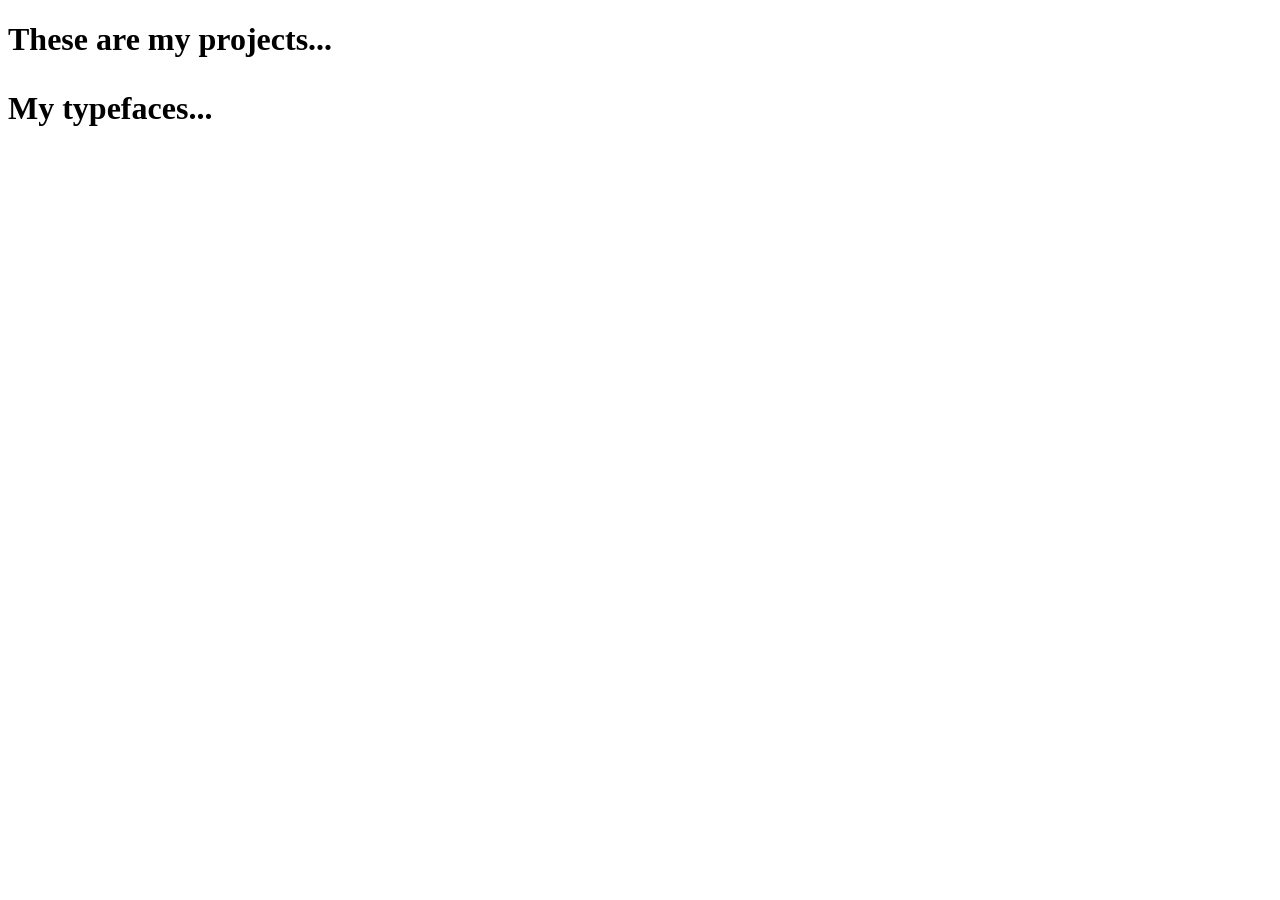
==== index.html @ 1a10bf73 "Add files via upload time as material code" ====
<!DOCTYPE html>
<html lang="en">

<head>
    <title>Time as Material</title>
    <link rel="stylesheet" href="./styles.css">

    <link rel="preconnect" href="https://fonts.googleapis.com">
    <link rel="preconnect" href="https://fonts.gstatic.com" crossorigin>
    <link href="https://fonts.googleapis.com/css2?family=BBH+Sans+Hegarty&display=swap" rel="stylesheet">

    <link rel="preconnect" href="https://fonts.googleapis.com">
    <link rel="preconnect" href="https://fonts.gstatic.com" crossorigin>
    <link href="https://fonts.googleapis.com/css2?family=Roboto+Slab:wght@100..900&display=swap" rel="stylesheet">
</head>

<body>

<h1 id="typewriter">These are my projects...</p>
<h1 id="typewriter2">My typefaces...</p>

</body>
---- styles.css ----
#typewriter h1{
overflow:hidden;
border-right: 0.7em solid rgb(222, 35, 172);
    white-space: nowrap;
    margin: 0 auto;
    letter-spacing: 0.50em;
    animation: 
    typing 3s steps(30, end),
    blink-caret .75s step-end infinite;
}

#typewriter2 h1{
    overflow:hidden;
    border-right: 0.7em solid rgb(250, 40, 142);
    white-space: nowrap;
    margin: 0 auto;
    letter-spacing: 0.50em;
    animation: 
    typing 3s steps(30, end),
    blink-caret .75s step-end infinite;
}

@keyframes typing {
    from {width:0}
    to {width:100%}
}

@keyframes blink-caret {
  from, to { border-color: transparent }
  50% { border-color: orange; }
}
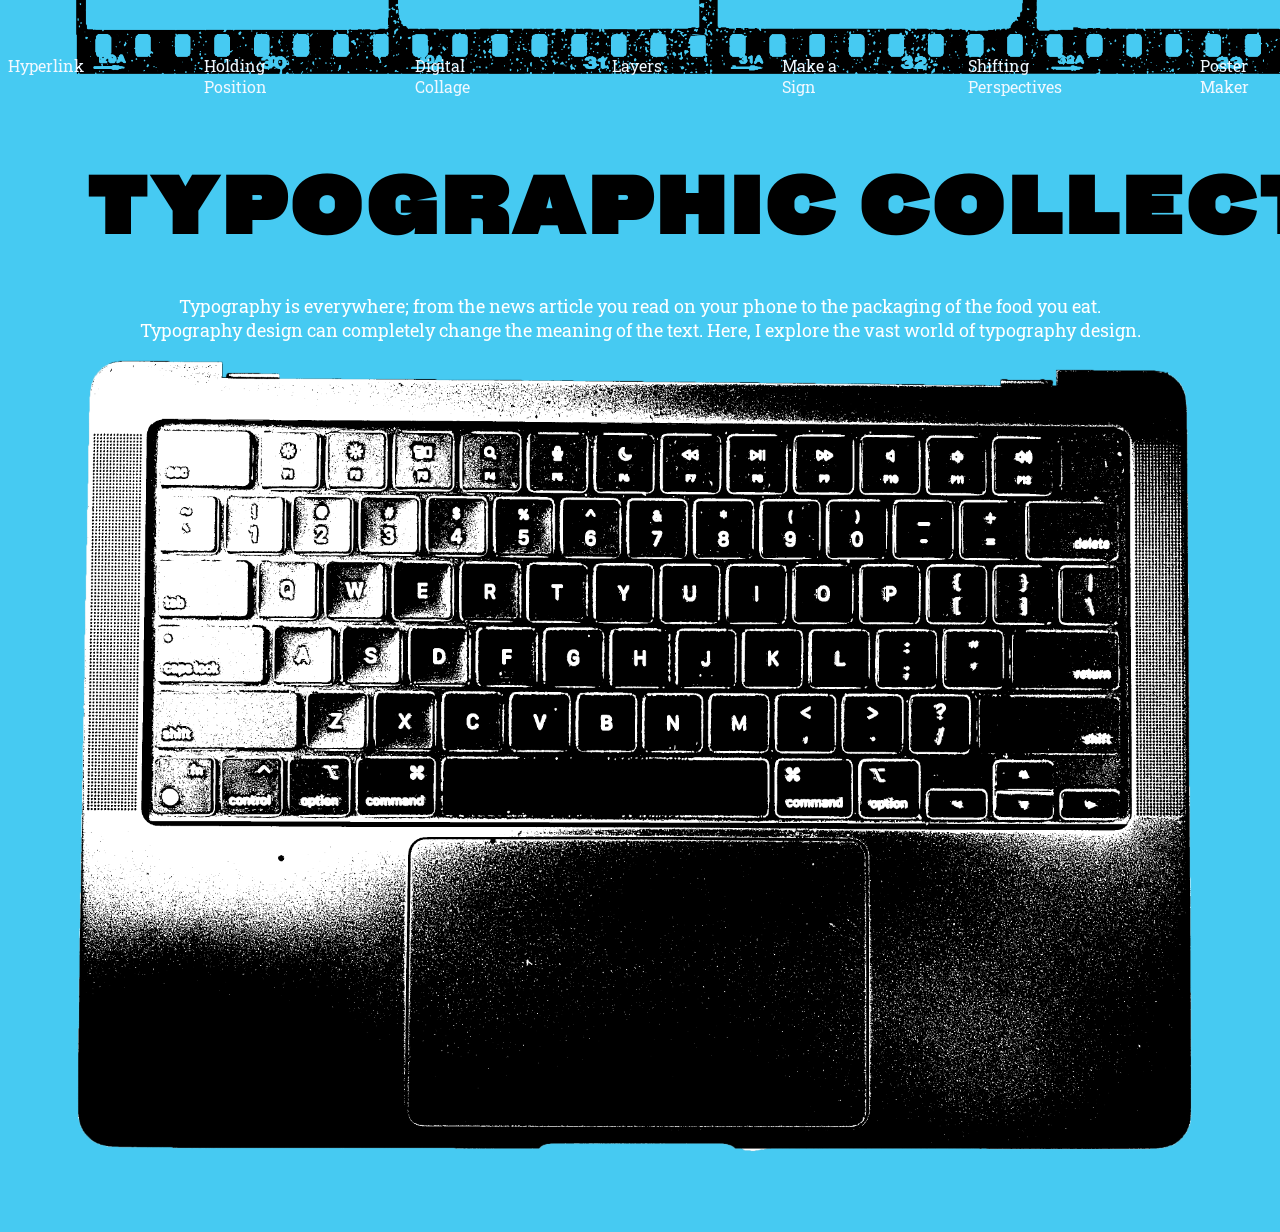
==== commit d8157a92: "Add files via upload homepage" ====
--- a/index.html
+++ b/index.html
@@ -2,7 +2,7 @@
 <html lang="en">
 
 <head>
-    <title>Time as Material</title>
+    <title>Harmonic Collection</title>
     <link rel="stylesheet" href="./styles.css">
 
     <link rel="preconnect" href="https://fonts.googleapis.com">
@@ -15,8 +15,30 @@
 </head>
 
 <body>
+    <div class="project-tabs">
+        <a href="./hyperlink-project/index.html">Hyperlink</a>
+        <a href="./holding-position/index.html">Holding Position</a>
+        <a href="./digital-collage/index.html">Digital Collage</a>
+        <a href="./layers-project/index.html">Layers</a>
+        <a href="./interactive-storytelling/index.html">Make a Sign</a>
+        <a href="./shifting-perspectives/index.html">Shifting Perspectives</a>
+        <a href="./web-to-print/index.html">Poster Maker</a>
+    </div>
 
-<h1 id="typewriter">These are my projects...</p>
-<h1 id="typewriter2">My typefaces...</p>
+    <div id="film-strip">
+        <img src="./assets/film-strip-header.png" alt text="film strip image" width="1600px" ;>
+    </div>
 
-</body>+    <h1 class="typewriter">TYPOGRAPHIC COLLECTIONS</h1>
+    <p class="secondarytext">Typography is everywhere; from the news article you read on your phone to the packaging of
+        the food you eat. Typography design can completely change the meaning of the text. Here, I explore the vast
+        world of typography design.</p>
+
+    <div id="keyboard-graphic">
+        <img src="./assets/keyboard-graphic.png" alt text="grainy designed image of a keyboard" height="2000px">
+    </div>
+    <script src="./main.js"></script>
+</body>
+
+
+</html>
--- a/styles.css
+++ b/styles.css
@@ -1,31 +1,120 @@
-#typewriter h1{
-overflow:hidden;
-border-right: 0.7em solid rgb(222, 35, 172);
-    white-space: nowrap;
-    margin: 0 auto;
-    letter-spacing: 0.50em;
-    animation: 
-    typing 3s steps(30, end),
+body{
+    background-color:#46caf2;
+    font-family: "Roboto Slab", serif;
+}
+
+/*This is my code for Project 7: Toggle. From here:*/
+
+body.dark-mode{
+    background-color:#40180B;
+    color:#46caf2;
+}
+body.dark-mode #film-strip img{
+    filter: invert(1);
+}
+
+
+h1.dark-mode{
+    color:#B4E61E;
+}
+
+/*To here*/
+
+/*h1{
+    font-family: "BBH Sans Hegarty", sans-serif;
+    text-align:center;
+    color:#000000;
+    font-size:80px;
+    width:100%;
+}*/
+
+.secondarytext{
+    font-size: 18px;
+    text-align:center;
+    /*border:3px solid #ffffff;
+    padding:10px;
+    */
+    width:80%;
+    margin:0 auto;
+    margin-top:-40px;
+    color:#ffffff;
+
+}
+
+.project-tabs{
+    display: flex;
+    gap:120px;
+    justify-content: center;
+    margin-top: 40px;
+    position:relative;
+    top:15px;
+    font-size:12px;
+}
+
+a:link, a:visited{
+    font-size: 16px;
+    text-decoration: none;
+    color:aliceblue;
+}
+
+#keyboard-graphic{
+    display: block;
+    width:100%;
+    text-align:center;
+    margin:0 auto;
+    margin-top:-70px;
+}
+#keyboard-graphic img{
+    width:100%;
+    height:auto;
+}
+
+#film-strip{
+    display: block;
+    width:90%;
+    text-align:center;
+    margin:0 auto;
+    margin-top: -300px;
+    margin-bottom:60px;
+}
+
+h1 {
+  overflow: hidden;
+  border-right: .15em solid rgb(255, 255, 255);
+  white-space: nowrap;
+  margin: 0 auto;
+  letter-spacing: .08em;
+    font-family: "BBH Sans Hegarty", sans-serif;
+    text-align:center;
+    color:#000000;
+    font-size:80px;
+    margin:80px;
+    width:100%;
+    text-align:center;
+  animation: 
+    typing 3.5s steps(40, end),
     blink-caret .75s step-end infinite;
 }
 
-#typewriter2 h1{
-    overflow:hidden;
-    border-right: 0.7em solid rgb(250, 40, 142);
-    white-space: nowrap;
-    margin: 0 auto;
-    letter-spacing: 0.50em;
-    animation: 
-    typing 3s steps(30, end),
-    blink-caret .75s step-end infinite;
+
+@keyframes typing {
+  from { width: 0 }
+  to { width: 100% }
 }
 
-@keyframes typing {
-    from {width:0}
-    to {width:100%}
-}
 
 @keyframes blink-caret {
   from, to { border-color: transparent }
-  50% { border-color: orange; }
-}+  50% { border-color: rgb(255, 255, 255); }
+}
+
+/*@media (max-width:760px){
+
+
+    .mobile{
+        display: inline;
+    }
+
+    .desktop{
+        display:none;
+    }*/
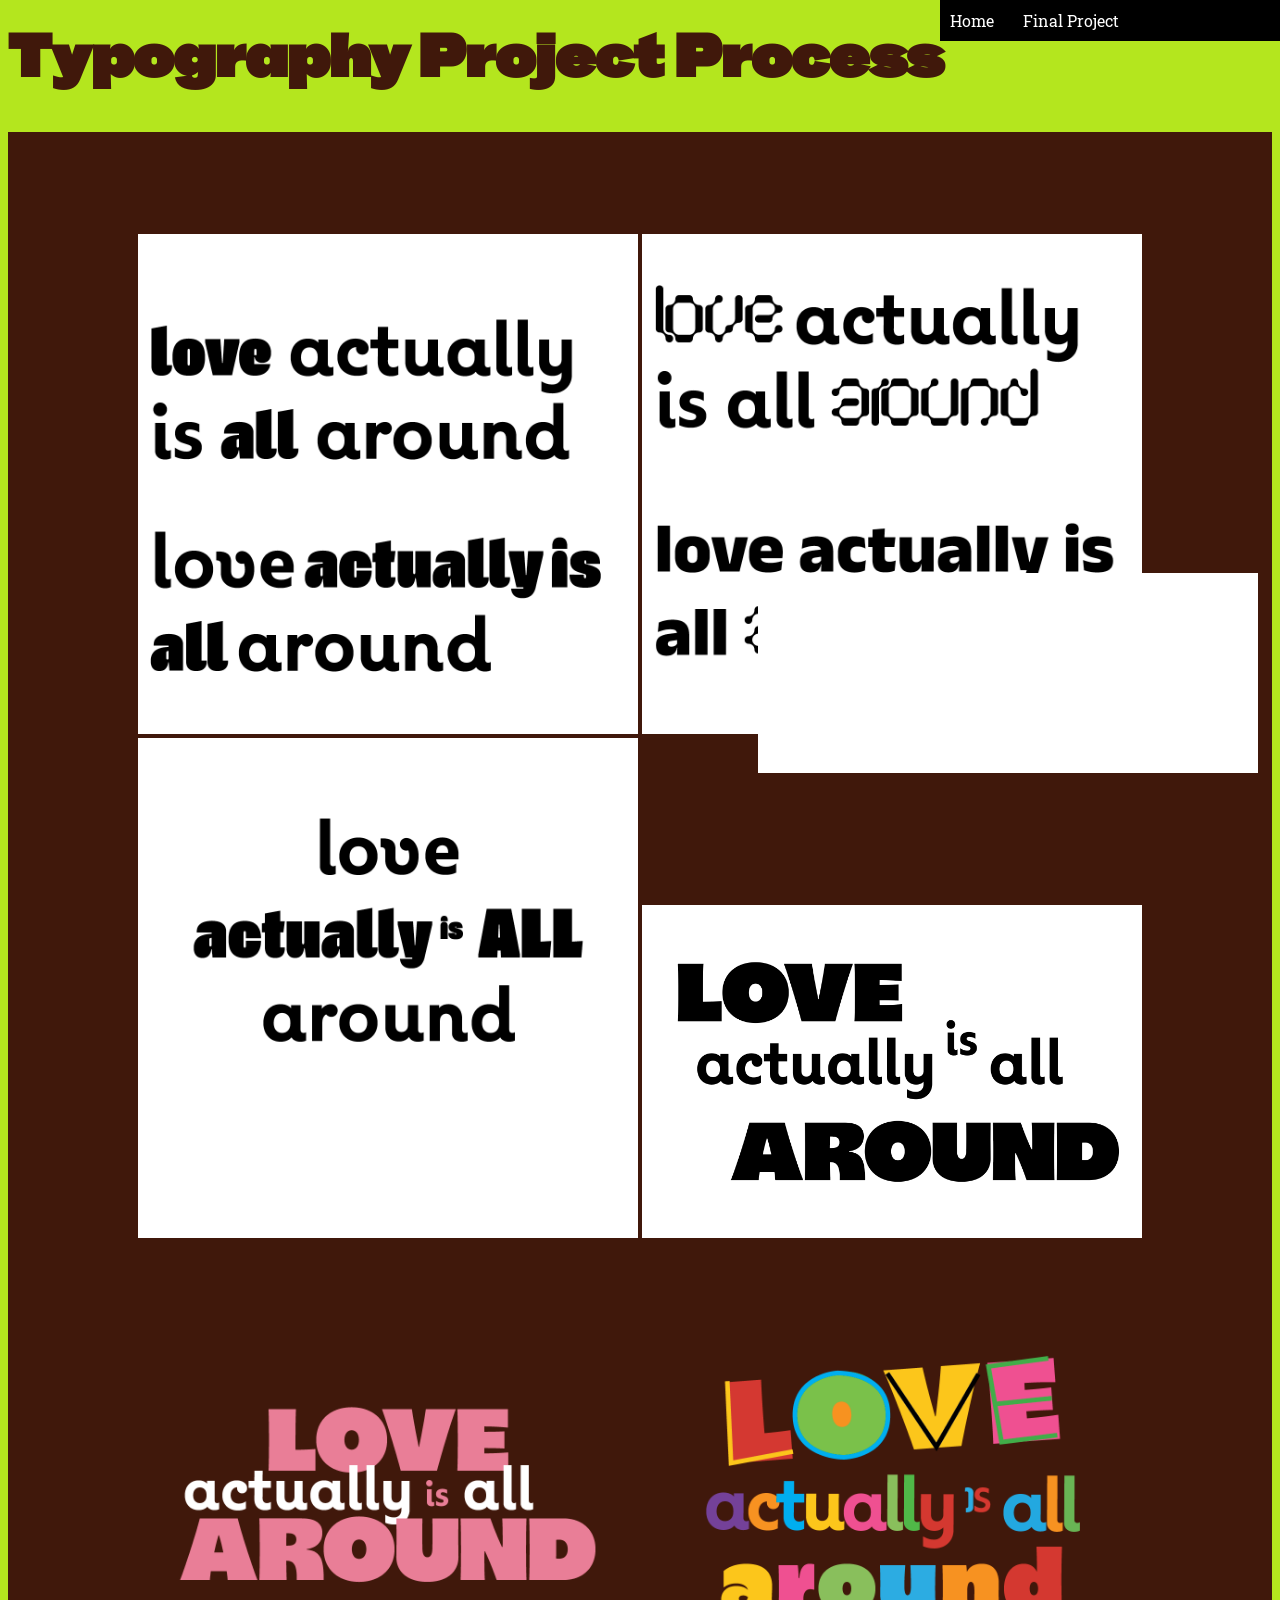
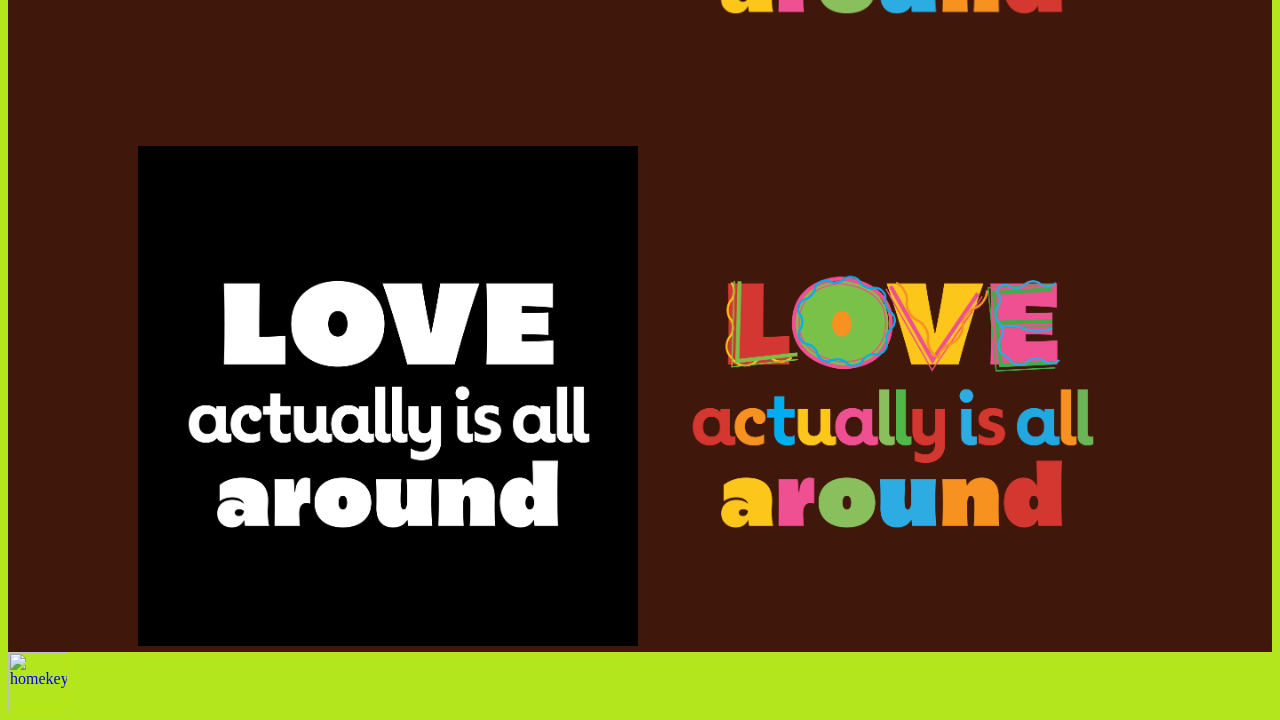
==== commit bc292f7d: "Add files via upload holding position code" ====
--- a/index.html
+++ b/index.html
@@ -1,44 +1,40 @@
-<!DOCTYPE html>
-<html lang="en">
+<html>
 
-<head>
-    <title>Harmonic Collection</title>
-    <link rel="stylesheet" href="./styles.css">
+    <head>
+        <link rel="stylesheet" href="mantramerch.css">
+        <title>Typography Project Process</title>
 
-    <link rel="preconnect" href="https://fonts.googleapis.com">
-    <link rel="preconnect" href="https://fonts.gstatic.com" crossorigin>
-    <link href="https://fonts.googleapis.com/css2?family=BBH+Sans+Hegarty&display=swap" rel="stylesheet">
+        <link rel="preconnect" href="https://fonts.googleapis.com">
+        <link rel="preconnect" href="https://fonts.gstatic.com" crossorigin>
+        <link href="https://fonts.googleapis.com/css2?family=BBH+Sans+Hegarty&display=swap" rel="stylesheet">
 
-    <link rel="preconnect" href="https://fonts.googleapis.com">
-    <link rel="preconnect" href="https://fonts.gstatic.com" crossorigin>
-    <link href="https://fonts.googleapis.com/css2?family=Roboto+Slab:wght@100..900&display=swap" rel="stylesheet">
-</head>
-
-<body>
-    <div class="project-tabs">
-        <a href="./hyperlink-project/index.html">Hyperlink</a>
-        <a href="./holding-position/index.html">Holding Position</a>
-        <a href="./digital-collage/index.html">Digital Collage</a>
-        <a href="./layers-project/index.html">Layers</a>
-        <a href="./interactive-storytelling/index.html">Make a Sign</a>
-        <a href="./shifting-perspectives/index.html">Shifting Perspectives</a>
-        <a href="./web-to-print/index.html">Poster Maker</a>
-    </div>
-
-    <div id="film-strip">
-        <img src="./assets/film-strip-header.png" alt text="film strip image" width="1600px" ;>
-    </div>
-
-    <h1 class="typewriter">TYPOGRAPHIC COLLECTIONS</h1>
-    <p class="secondarytext">Typography is everywhere; from the news article you read on your phone to the packaging of
-        the food you eat. Typography design can completely change the meaning of the text. Here, I explore the vast
-        world of typography design.</p>
-
-    <div id="keyboard-graphic">
-        <img src="./assets/keyboard-graphic.png" alt text="grainy designed image of a keyboard" height="2000px">
-    </div>
-    <script src="./main.js"></script>
-</body>
+        <link rel="preconnect" href="https://fonts.googleapis.com">
+        <link rel="preconnect" href="https://fonts.gstatic.com" crossorigin>
+        <link href="https://fonts.googleapis.com/css2?family=Roboto+Slab:wght@100..900&display=swap" rel="stylesheet">
+    </head>
 
 
+    <body>
+
+    <nav>
+        <a href="./index.html">Home</a>
+        <a href="./finalproject.html">Final Project</a>
+    </nav>
+
+        <h1>Typography Project Process</h1>
+
+        <div class="imagecontainer">
+            <img src="MantraMerchDraft1.png" alt text="Draft 1">
+            <img src="MantraMerchDraft2.png" alt text="Draft 2">
+            <img src="MantraMerchDraft3.png" alt text="Draft 3">
+            <img src="stacktextdraft.png" alt text="stackedtextdraft">
+            <div class="whitebox"></div>
+            <img src="pinkandwhitetext.png" alt text="pinkandwhitetext">
+            <img src="firstcolordraft.png" alt text="firstcolordraft">
+            <img src="finalbwtext.png" alt text="finalbwtext">
+            <img src="finalcolortext.png" alt text="finalcolortext">
+        </div>
+        
+     <a href="../index.html"><img src="../assets/home-key.png" alt="homekey" style="width:60px"> </a>
+    </body>
 </html>
--- a/mantramerch.css
+++ b/mantramerch.css
@@ -0,0 +1,78 @@
+img{
+    width:500px;
+    order:1;
+}
+
+.imagecontainer{
+    text-align: center;
+    border: 2px solid #40180B;
+    background-color:#40180B;
+    padding-top:100px;
+}
+
+body{
+    background-color:#B4E61E;
+}
+
+.whitebox{
+    background-color:white;
+    width:500px;
+    height:200px;
+    position:absolute;
+    top:573px;
+    left:758px;
+    order:2;
+}
+
+nav{
+    background-color:#000000;
+    font-family: "Roboto Slab", serif;
+    color:white;
+    padding:10px;
+    width:25%;
+    position:fixed;
+    z-index:9;
+    top:0;
+    right:0;
+    margin-right:0;
+}
+
+nav a{
+    margin-right:25px;
+    color:white;
+    text-decoration:none;
+    font-family: "Roboto Slab", serif;
+}
+
+h1{
+    font-family: "BBH Sans Hegarty", sans-serif;
+    font-size: 60px;
+    text-decoration:bold;
+    color:#40180B;
+    margin-top:20px;
+}
+
+.projgallery{
+    text-align:center;
+}
+
+#header-2{
+    font-family: "BBH Sans Hegarty", sans-serif;
+    font-size: 60px;
+    text-decoration:bold;
+    color:#40180B;
+    margin-top:20px;
+}
+
+#nav-bar-2{
+    background-color:#000000;
+    font-family: "Roboto Slab", serif;
+    color:white;
+    padding:10px;
+    width:25%;
+    position:fixed;
+    z-index:9;
+    top:0;
+    right:0;
+    margin-right:0;
+}
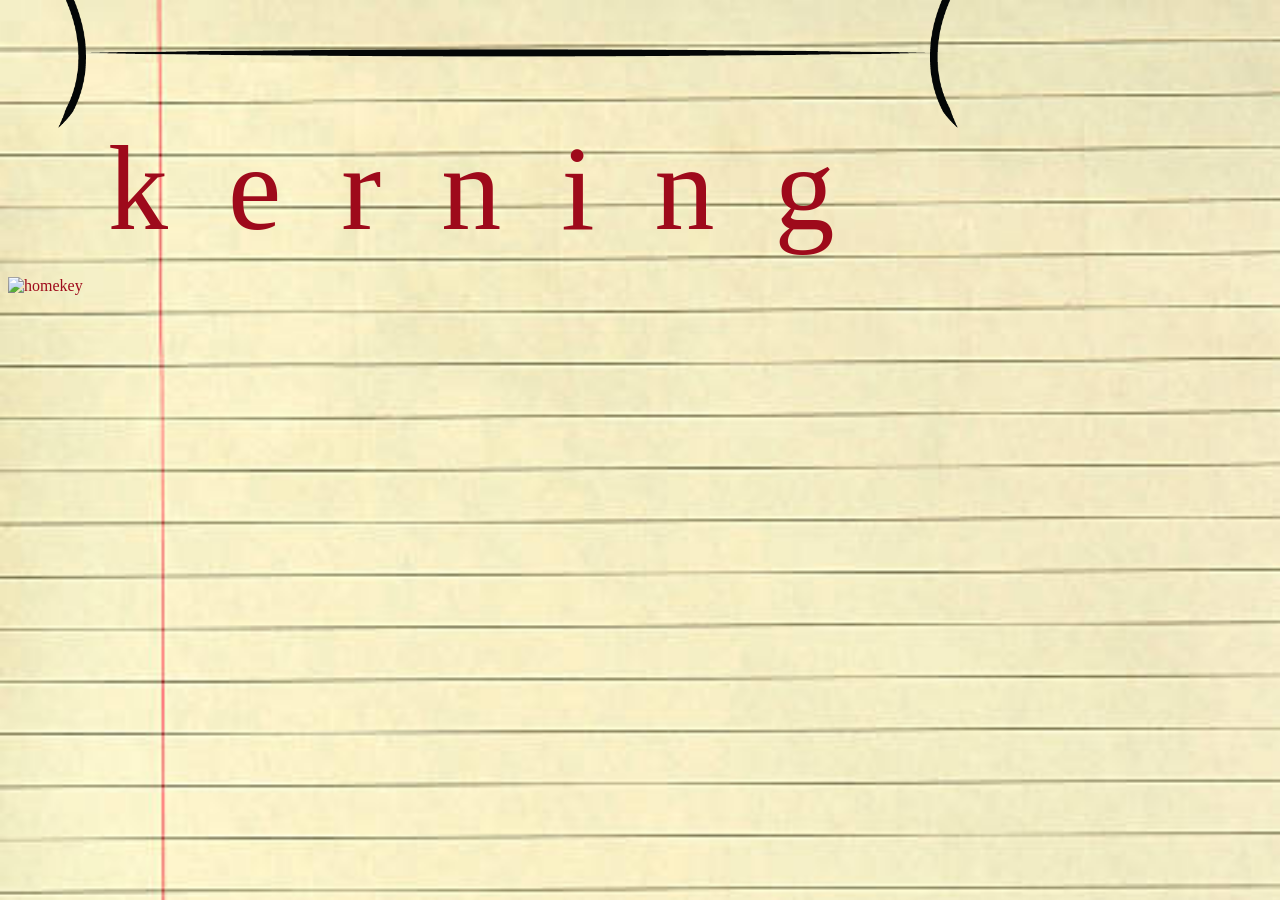
==== commit bf77647b: "Add files via upload hyperlink project code and assets" ====
--- a/index.html
+++ b/index.html
@@ -1,40 +1,19 @@
-<html>
+<!DOCTYPE html>
+<html lang="en">
 
-    <head>
-        <link rel="stylesheet" href="mantramerch.css">
-        <title>Typography Project Process</title>
+<head>
+    <link rel="stylesheet" href="./styles.css">
+</head>
 
-        <link rel="preconnect" href="https://fonts.googleapis.com">
-        <link rel="preconnect" href="https://fonts.gstatic.com" crossorigin>
-        <link href="https://fonts.googleapis.com/css2?family=BBH+Sans+Hegarty&display=swap" rel="stylesheet">
+<body>
+    <p class="georgia">
+        <span class="kern-a"><a href="./crafts.html">kerning</a></span>
+    <p class="kerningline">
+        <img src="kerningline.png" alt="kerningline" style="width:900px; height:150px">
+    </p>
+    </p>
 
-        <link rel="preconnect" href="https://fonts.googleapis.com">
-        <link rel="preconnect" href="https://fonts.gstatic.com" crossorigin>
-        <link href="https://fonts.googleapis.com/css2?family=Roboto+Slab:wght@100..900&display=swap" rel="stylesheet">
-    </head>
+    <a href="../index.html"><img src="../assets/home-key.png" alt="homekey" style="width:60px"> </a>
+</body>
 
-
-    <body>
-
-    <nav>
-        <a href="./index.html">Home</a>
-        <a href="./finalproject.html">Final Project</a>
-    </nav>
-
-        <h1>Typography Project Process</h1>
-
-        <div class="imagecontainer">
-            <img src="MantraMerchDraft1.png" alt text="Draft 1">
-            <img src="MantraMerchDraft2.png" alt text="Draft 2">
-            <img src="MantraMerchDraft3.png" alt text="Draft 3">
-            <img src="stacktextdraft.png" alt text="stackedtextdraft">
-            <div class="whitebox"></div>
-            <img src="pinkandwhitetext.png" alt text="pinkandwhitetext">
-            <img src="firstcolordraft.png" alt text="firstcolordraft">
-            <img src="finalbwtext.png" alt text="finalbwtext">
-            <img src="finalcolortext.png" alt text="finalcolortext">
-        </div>
-        
-     <a href="../index.html"><img src="../assets/home-key.png" alt="homekey" style="width:60px"> </a>
-    </body>
 </html>
--- a/styles.css
+++ b/styles.css
@@ -0,0 +1,125 @@
+body {
+    background-color: #FFEDD6;
+    background-image: url('notebookpaper.jpg');
+    background-size: cover;
+}
+
+.kerningline{
+    float:bottom;
+    margin-left:50px;
+    margin-top:-400px;
+}
+
+p{
+    font-size:120px;
+    color:#9E0A1B;
+    font-family:fantasy;
+}
+
+a, a:visited{
+    color:#9E0A1B
+}
+
+.kern-a{
+    letter-spacing: 0.5em;
+    font-family:Cambria, Cochin, Georgia, Times, 'Times New Roman', serif;
+    margin:100px;
+}
+
+a{
+    text-decoration: none;
+}
+
+.second{
+    color:blue;
+    background: white;
+    margin: 50px;
+    padding: 20px;
+    border: 5px solid blue;
+    border-radius: 25px;
+}
+
+a:hover{
+    color:black;
+}
+
+.crafts{
+    margin: 260px;
+    margin-left: 1000px;;
+}
+
+.beauty{
+    margin: 385px;
+    margin-left: 1000px;
+}
+
+.topleftthe{
+    color:black;
+    margin:-55px;
+    margin-left:300px;
+}
+
+.poetry{
+    margin:-400px;
+    margin-left:1000px;
+}
+
+.poetrycolor{
+    color:black;
+    text-decoration:bold;
+}
+
+.leftof{
+    color:black;
+    margin:400px;
+    margin-right:400px;
+}
+
+.white{
+    color:black;
+    margin:-900px;
+    margin-left:1000px;
+}
+
+.space{
+    color:black;
+    margin: 675px;
+    text-align:center;
+}
+
+.ink{
+    margin-left:400px;
+    margin-top:200px;
+    color:black;
+}
+
+.penimg{
+    float:right;
+    width:900px;
+    margin-top:-600px;
+}
+
+.and{
+    text-align:center;
+    margin-top:200px;
+}
+
+.paper{
+    margin-left:900px;
+    margin-top:200px;
+}
+
+.paperimg{
+    float:right;
+    margin-right:150px;
+    margin-top:-650px;
+}
+
+.play{
+    margin-left:1000px;
+    margin-top:500px;
+}
+
+.black-cursive{
+    color:black;
+}
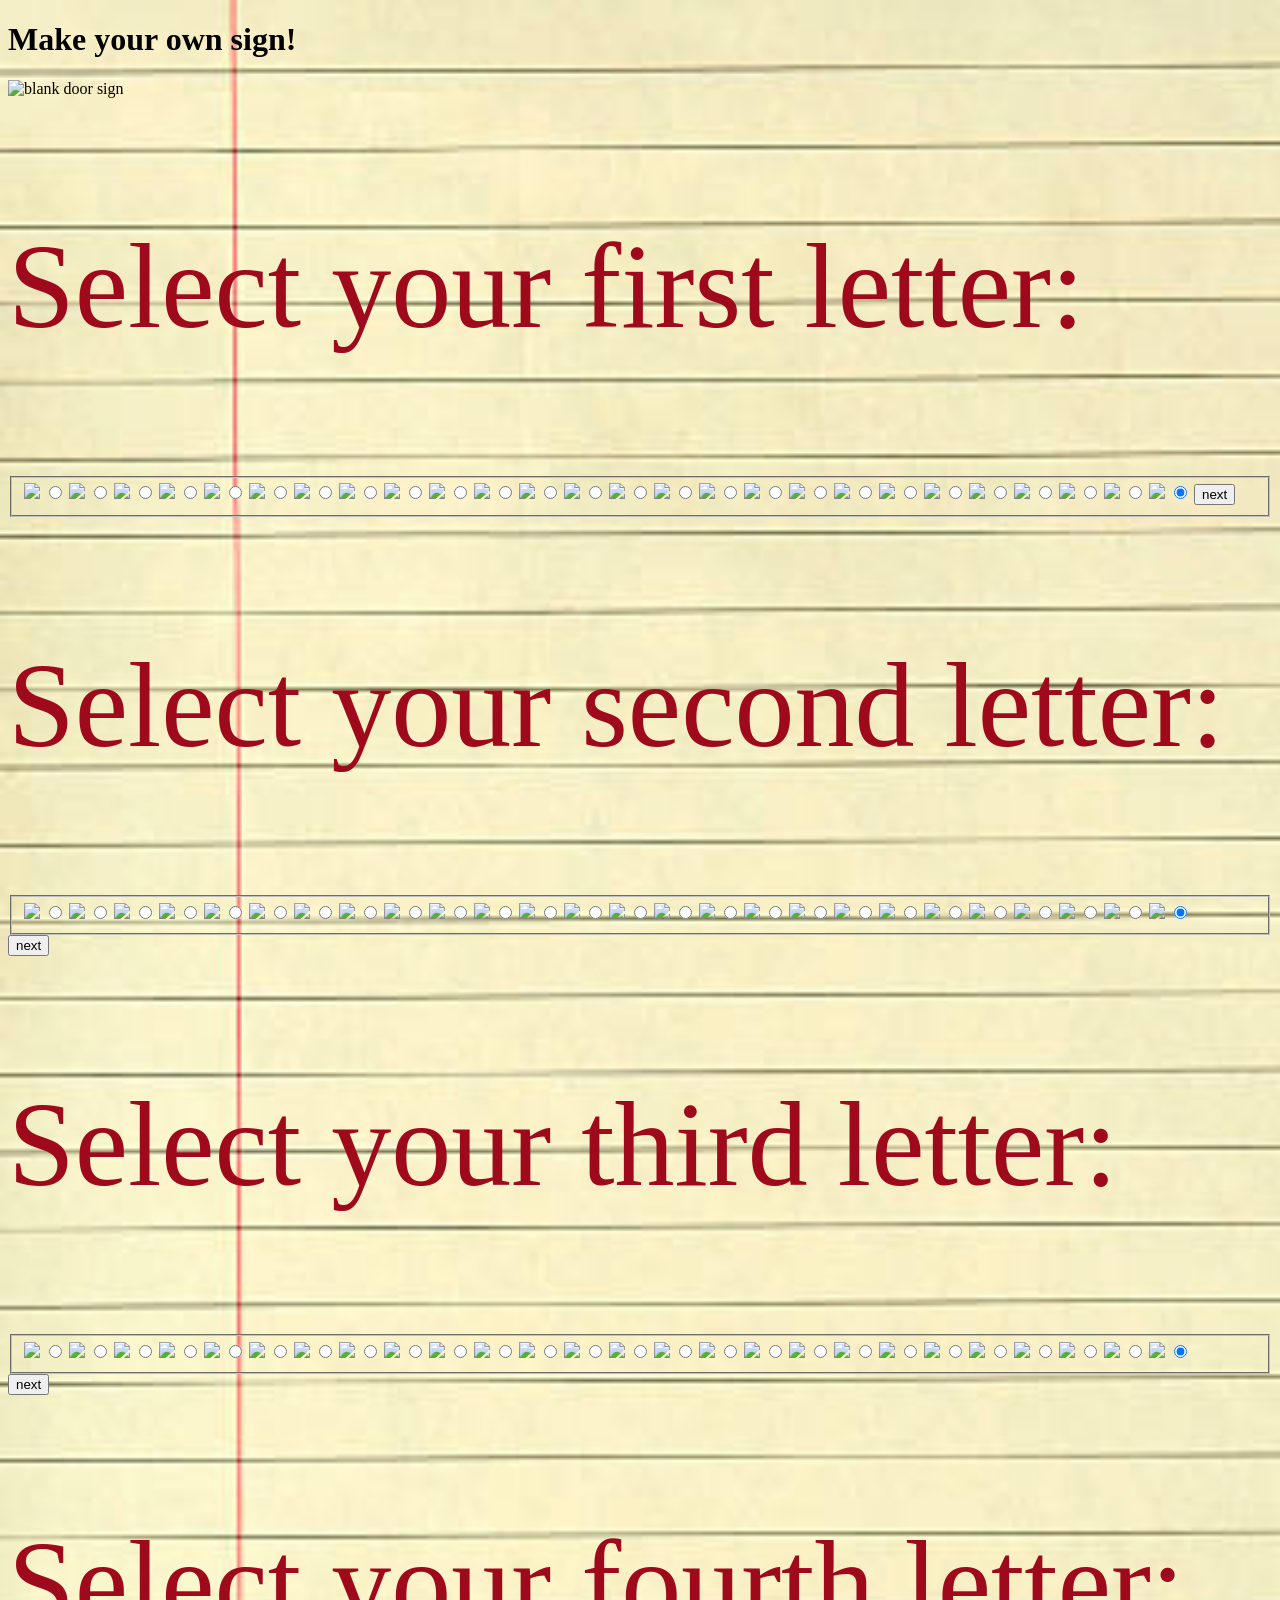
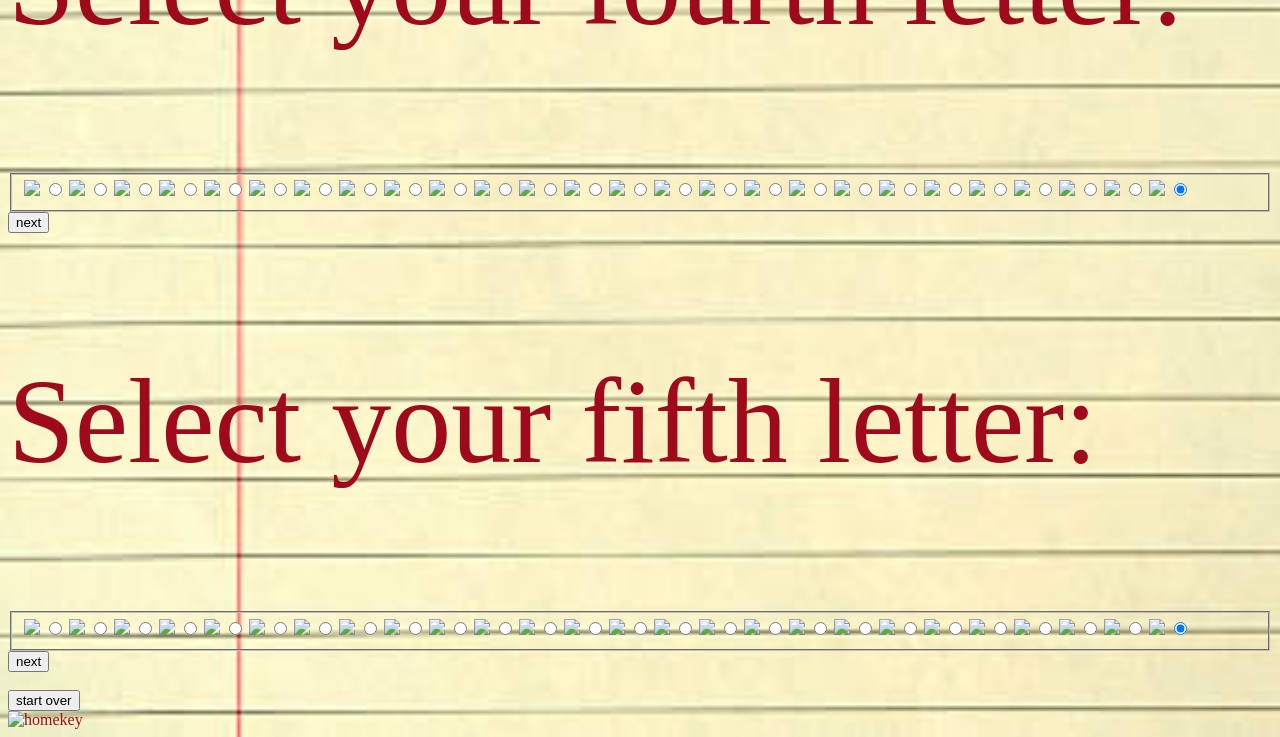
==== commit 353f81e9: "Add files via upload ineractive storytelling code" ====
--- a/index.html
+++ b/index.html
@@ -1,19 +1,473 @@
 <!DOCTYPE html>
 <html lang="en">
-
 <head>
+    <meta charset="UTF-8">
+    <meta name="viewport" content="width=device-width, initial-scale=1.0">
+    <title>Making Your Sign</title>
+
     <link rel="stylesheet" href="./styles.css">
+
+    <link rel="preconnect" href="https://fonts.googleapis.com">
+    <link rel="preconnect" href="https://fonts.gstatic.com" crossorigin>
+    <link href="https://fonts.googleapis.com/css2?family=BBH+Sans+Hegarty&display=swap" rel="stylesheet">
+
+    <link rel="preconnect" href="https://fonts.googleapis.com">
+    <link rel="preconnect" href="https://fonts.gstatic.com" crossorigin>
+    <link href="https://fonts.googleapis.com/css2?family=Roboto+Slab:wght@100..900&display=swap" rel="stylesheet">
+
 </head>
-
 <body>
-    <p class="georgia">
-        <span class="kern-a"><a href="./crafts.html">kerning</a></span>
-    <p class="kerningline">
-        <img src="kerningline.png" alt="kerningline" style="width:900px; height:150px">
-    </p>
-    </p>
-
-    <a href="../index.html"><img src="../assets/home-key.png" alt="homekey" style="width:60px"> </a>
+   
+<h1>Make your own sign!</h1>
+<img id = door-sign-template src = "./assets/door-sign-2.png" alt="blank door sign">
+<div class="blank sign">
+        
+</div>
+
+<div class="letterpanelshow" id="first-selection">
+        <p>Select your first letter:</p>
+        <fieldset>
+            <label for="opt1"><img src="./assets/s-is.png"></label>
+            <input type="radio" id="opt1" name="first-selection" value="./assets/s-is.png" checked />
+
+            <label for="opt2"><img src="./assets/h-is.png"></label>
+            <input type="radio" id="opt2" name="first-selection" value="./assets/h-is.png" checked />
+
+            <label for="opt3"><img src="./assets/a-is.png"></label>
+            <input type="radio" id="opt3" name="first-selection" value="./assets/a-is.png" checked />
+
+            <label for="opt4"><img src="./assets/u-is.png"></label>
+            <input type="radio" id="opt4" name="first-selection" value="./assets/u-is.png" checked />
+
+            <label for="opt5"><img src="./assets/g-is.png"></label>
+            <input type="radio" id="opt5" name="first-selection" value="./assets/g-is.png" checked />
+
+            <label for="opt6"><img src="./assets/b-is.png"></label>
+            <input type="radio" id="opt6" name="first-selection" value="./assets/b-is.png" checked />
+
+            <label for="opt7"><img src="./assets/c-is.png"></label>
+            <input type="radio" id="opt7" name="first-selection" value="./assets/c-is.png" checked />
+
+            <label for="opt8"><img src="./assets/d-is.png"></label>
+            <input type="radio" id="opt8" name="first-selection" value="./assets/d-is.png" checked />
+
+            <label for="opt9"><img src="./assets/e-is.png"></label>
+            <input type="radio" id="opt9" name="first-selection" value="./assets/e-is.png" checked />
+
+            <label for="opt10"><img src="./assets/f-is.png"></label>
+            <input type="radio" id="opt10" name="first-selection" value="./assets/f-is.png" checked />
+
+            <label for="opt11"><img src="./assets/z-is.png"></label>
+            <input type="radio" id="opt11" name="first-selection" value="./assets/z-is.png" checked />
+
+            <label for="opt12"><img src="./assets/i-is.png"></label>
+            <input type="radio" id="opt12" name="first-selection" value="./assets/i-is.png" checked />
+
+            <label for="opt13"><img src="./assets/j-is.png"></label>
+            <input type="radio" id="opt13" name="first-selection" value="./assets/j-is.png" checked />
+
+            <label for="opt14"><img src="./assets/k-is.png"></label>
+            <input type="radio" id="opt14" name="first-selection" value="./assets/k-is.png" checked />
+
+            <label for="opt15"><img src="./assets/l-is.png"></label>
+            <input type="radio" id="opt15" name="first-selection" value="./assets/l-is.png" checked />
+
+            <label for="opt16"><img src="./assets/m-is.png"></label>
+            <input type="radio" id="opt16" name="first-selection" value="./assets/m-is.png" checked />
+            
+            <label for="opt17"><img src="./assets/n-is.png"></label>
+            <input type="radio" id="opt17" name="first-selection" value="./assets/n-is.png" checked />
+
+            <label for="opt18"><img src="./assets/o-is.png"></label>
+            <input type="radio" id="opt18" name="first-selection" value="./assets/o-is.png" checked />
+
+            <label for="opt19"><img src="./assets/p-is.png"></label>
+            <input type="radio" id="opt19" name="first-selection" value="./assets/p-is.png" checked />
+
+            <label for="opt20"><img src="./assets/q-is.png"></label>
+            <input type="radio" id="opt20" name="first-selection" value="./assets/q-is.png" checked />
+
+            <label for="opt21"><img src="./assets/r-is.png"></label>
+            <input type="radio" id="opt21" name="first-selection" value="./assets/r-is.png" checked />
+
+            <label for="opt22"><img src="./assets/t-is.png"></label>
+            <input type="radio" id="opt22" name="first-selection" value="./assets/t-is.png" checked />
+
+            <label for="opt23"><img src="./assets/v-is.png"></label>
+            <input type="radio" id="opt23" name="first-selection" value="./assets/v-is.png" checked />
+
+            <label for="opt24"><img src="./assets/w-is.png"></label>
+            <input type="radio" id="opt24" name="first-selection" value="./assets/w-is.png" checked />
+
+            <label for="opt25"><img src="./assets/x-is.png"></label>
+            <input type="radio" id="opt25" name="first-selection" value="./assets/x-is.png" checked />
+
+            <label for="opt26"><img src="./assets/y-is.png"></label>
+            <input type="radio" id="opt26" name="first-selection" value="./assets/y-is.png" checked />
+
+
+            <button id="first-letter-button">next</button>
+        </fieldset>
+
+       
+    </div>
+
+
+    
+    <div class="letterpanelhide" id="second-selection">
+        <p>Select your second letter:</p>
+         <fieldset>
+            <label for="opt1"><img src="./assets/s-is.png"></label>
+            <input type="radio" id="opt1" name="second-selection" value="./assets/s-is.png" checked />
+
+            <label for="opt2"><img src="./assets/h-is.png"></label>
+            <input type="radio" id="opt2" name="second-selection" value="./assets/h-is.png" checked />
+
+            <label for="opt3"><img src="./assets/a-is.png"></label>
+            <input type="radio" id="opt3" name="second-selection" value="./assets/a-is.png" checked />
+
+            <label for="opt4"><img src="./assets/u-is.png"></label>
+            <input type="radio" id="opt4" name="second-selection" value="./assets/u-is.png" checked />
+
+            <label for="opt5"><img src="./assets/g-is.png"></label>
+            <input type="radio" id="opt5" name="second-selection" value="./assets/g-is.png" checked />
+
+            <label for="opt6"><img src="./assets/b-is.png"></label>
+            <input type="radio" id="opt6" name="second-selection" value="./assets/b-is.png" checked />
+
+            <label for="opt7"><img src="./assets/c-is.png"></label>
+            <input type="radio" id="opt7" name="second-selection" value="./assets/c-is.png" checked />
+
+            <label for="opt8"><img src="./assets/d-is.png"></label>
+            <input type="radio" id="opt8" name="second-selection" value="./assets/d-is.png" checked />
+
+            <label for="opt9"><img src="./assets/e-is.png"></label>
+            <input type="radio" id="opt9" name="second-selection" value="./assets/e-is.png" checked />
+
+            <label for="opt10"><img src="./assets/f-is.png"></label>
+            <input type="radio" id="opt10" name="second-selection" value="./assets/f-is.png" checked />
+
+            <label for="opt11"><img src="./assets/z-is.png"></label>
+            <input type="radio" id="opt11" name="second-selection" value="./assets/z-is.png" checked />
+
+            <label for="opt12"><img src="./assets/i-is.png"></label>
+            <input type="radio" id="opt12" name="second-selection" value="./assets/i-is.png" checked />
+
+            <label for="opt13"><img src="./assets/j-is.png"></label>
+            <input type="radio" id="opt13" name="second-selection" value="./assets/j-is.png" checked />
+
+            <label for="opt14"><img src="./assets/k-is.png"></label>
+            <input type="radio" id="opt14" name="second-selection" value="./assets/k-is.png" checked />
+
+            <label for="opt15"><img src="./assets/l-is.png"></label>
+            <input type="radio" id="opt15" name="second-selection" value="./assets/l-is.png" checked />
+
+            <label for="opt16"><img src="./assets/m-is.png"></label>
+            <input type="radio" id="opt16" name="second-selection" value="./assets/m-is.png" checked />
+            
+            <label for="opt17"><img src="./assets/n-is.png"></label>
+            <input type="radio" id="opt17" name="second-selection" value="./assets/n-is.png" checked />
+
+            <label for="opt18"><img src="./assets/o-is.png"></label>
+            <input type="radio" id="opt18" name="second-selection" value="./assets/o-is.png" checked />
+
+            <label for="opt19"><img src="./assets/p-is.png"></label>
+            <input type="radio" id="opt19" name="second-selection" value="./assets/p-is.png" checked />
+
+            <label for="opt20"><img src="./assets/q-is.png"></label>
+            <input type="radio" id="opt20" name="second-selection" value="./assets/q-is.png" checked />
+
+            <label for="opt21"><img src="./assets/r-is.png"></label>
+            <input type="radio" id="opt21" name="second-selection" value="./assets/r-is.png" checked />
+
+            <label for="opt22"><img src="./assets/t-is.png"></label>
+            <input type="radio" id="opt22" name="second-selection" value="./assets/t-is.png" checked />
+
+            <label for="opt23"><img src="./assets/v-is.png"></label>
+            <input type="radio" id="opt23" name="second-selection" value="./assets/v-is.png" checked />
+
+            <label for="opt24"><img src="./assets/w-is.png"></label>
+            <input type="radio" id="opt24" name="second-selection" value="./assets/w-is.png" checked />
+
+            <label for="opt25"><img src="./assets/x-is.png"></label>
+            <input type="radio" id="opt25" name="second-selection" value="./assets/x-is.png" checked />
+
+            <label for="opt26"><img src="./assets/y-is.png"></label>
+            <input type="radio" id="opt26" name="second-selection" value="./assets/y-is.png" checked />
+        </fieldset>
+        <button id="second-letter-button">next</button>
+    </div>
+
+
+
+     <div class="letterpanelhide" id="third-selection">
+        <p>Select your third letter:</p>
+         <fieldset>
+            <label for="opt1"><img src="./assets/s-is.png"></label>
+            <input type="radio" id="opt1" name="third-selection" value="./assets/s-is.png" checked />
+
+            <label for="opt2"><img src="./assets/h-is.png"></label>
+            <input type="radio" id="opt2" name="third-selection" value="./assets/h-is.png" checked />
+
+            <label for="opt3"><img src="./assets/a-is.png"></label>
+            <input type="radio" id="opt3" name="third-selection" value="./assets/a-is.png" checked />
+
+            <label for="opt4"><img src="./assets/u-is.png"></label>
+            <input type="radio" id="opt4" name="third-selection" value="./assets/u-is.png" checked />
+
+            <label for="opt5"><img src="./assets/g-is.png"></label>
+            <input type="radio" id="opt5" name="third-selection" value="./assets/g-is.png" checked />
+
+            <label for="opt6"><img src="./assets/b-is.png"></label>
+            <input type="radio" id="opt6" name="third-selection" value="./assets/b-is.png" checked />
+
+            <label for="opt7"><img src="./assets/c-is.png"></label>
+            <input type="radio" id="opt7" name="third-selection" value="./assets/c-is.png" checked />
+
+            <label for="opt8"><img src="./assets/d-is.png"></label>
+            <input type="radio" id="opt8" name="third-selection" value="./assets/d-is.png" checked />
+
+            <label for="opt9"><img src="./assets/e-is.png"></label>
+            <input type="radio" id="opt9" name="third-selection" value="./assets/e-is.png" checked />
+
+            <label for="opt10"><img src="./assets/f-is.png"></label>
+            <input type="radio" id="opt10" name="third-selection" value="./assets/f-is.png" checked />
+
+            <label for="opt11"><img src="./assets/z-is.png"></label>
+            <input type="radio" id="opt11" name="third-selection" value="./assets/z-is.png" checked />
+
+            <label for="opt12"><img src="./assets/i-is.png"></label>
+            <input type="radio" id="opt12" name="third-selection" value="./assets/i-is.png" checked />
+
+            <label for="opt13"><img src="./assets/j-is.png"></label>
+            <input type="radio" id="opt13" name="third-selection" value="./assets/j-is.png" checked />
+
+            <label for="opt14"><img src="./assets/k-is.png"></label>
+            <input type="radio" id="opt14" name="third-selection" value="./assets/k-is.png" checked />
+
+            <label for="opt15"><img src="./assets/l-is.png"></label>
+            <input type="radio" id="opt15" name="third-selection" value="./assets/l-is.png" checked />
+
+            <label for="opt16"><img src="./assets/m-is.png"></label>
+            <input type="radio" id="opt16" name="third-selection" value="./assets/m-is.png" checked />
+            
+            <label for="opt17"><img src="./assets/n-is.png"></label>
+            <input type="radio" id="opt17" name="third-selection" value="./assets/n-is.png" checked />
+
+            <label for="opt18"><img src="./assets/o-is.png"></label>
+            <input type="radio" id="opt18" name="third-selection" value="./assets/o-is.png" checked />
+
+            <label for="opt19"><img src="./assets/p-is.png"></label>
+            <input type="radio" id="opt19" name="third-selection" value="./assets/p-is.png" checked />
+
+            <label for="opt20"><img src="./assets/q-is.png"></label>
+            <input type="radio" id="opt20" name="third-selection" value="./assets/q-is.png" checked />
+
+            <label for="opt21"><img src="./assets/r-is.png"></label>
+            <input type="radio" id="opt21" name="third-selection" value="./assets/r-is.png" checked />
+
+            <label for="opt22"><img src="./assets/t-is.png"></label>
+            <input type="radio" id="opt22" name="third-selection" value="./assets/t-is.png" checked />
+
+            <label for="opt23"><img src="./assets/v-is.png"></label>
+            <input type="radio" id="opt23" name="third-selection" value="./assets/v-is.png" checked />
+
+            <label for="opt24"><img src="./assets/w-is.png"></label>
+            <input type="radio" id="opt24" name="third-selection" value="./assets/w-is.png" checked />
+
+            <label for="opt25"><img src="./assets/x-is.png"></label>
+            <input type="radio" id="opt25" name="third-selection" value="./assets/x-is.png" checked />
+
+            <label for="opt26"><img src="./assets/y-is.png"></label>
+            <input type="radio" id="opt26" name="third-selection" value="./assets/y-is.png" checked />
+        </fieldset>
+        <button id="third-letter-button">next</button>
+    </div>
+
+    <div class="letterpanelhide" id="fourth-selection">
+        <p>Select your fourth letter:</p>
+         <fieldset>
+            <label for="opt1"><img src="./assets/s-is.png"></label>
+            <input type="radio" id="opt1" name="fourth-selection" value="./assets/s-is.png" checked />
+
+            <label for="opt2"><img src="./assets/h-is.png"></label>
+            <input type="radio" id="opt2" name="fourth-selection" value="./assets/h-is.png" checked />
+
+            <label for="opt3"><img src="./assets/a-is.png"></label>
+            <input type="radio" id="opt3" name="fourth-selection" value="./assets/a-is.png" checked />
+
+            <label for="opt4"><img src="./assets/u-is.png"></label>
+            <input type="radio" id="opt4" name="fourth-selection" value="./assets/u-is.png" checked />
+
+             <label for="opt5"><img src="./assets/g-is.png"></label>
+            <input type="radio" id="opt5" name="fourth-selection" value="./assets/g-is.png" checked />
+
+            <label for="opt6"><img src="./assets/b-is.png"></label>
+            <input type="radio" id="opt6" name="fourth-selection" value="./assets/b-is.png" checked />
+
+            <label for="opt7"><img src="./assets/c-is.png"></label>
+            <input type="radio" id="opt7" name="fourth-selection" value="./assets/c-is.png" checked />
+
+            <label for="opt8"><img src="./assets/d-is.png"></label>
+            <input type="radio" id="opt8" name="fourth-selection" value="./assets/d-is.png" checked />
+
+            <label for="opt9"><img src="./assets/e-is.png"></label>
+            <input type="radio" id="opt9" name="fourth-selection" value="./assets/e-is.png" checked />
+
+            <label for="opt10"><img src="./assets/f-is.png"></label>
+            <input type="radio" id="opt10" name="fourth-selection" value="./assets/f-is.png" checked />
+
+            <label for="opt11"><img src="./assets/z-is.png"></label>
+            <input type="radio" id="opt11" name="fourth-selection" value="./assets/z-is.png" checked />
+
+            <label for="opt12"><img src="./assets/i-is.png"></label>
+            <input type="radio" id="opt12" name="fourth-selection" value="./assets/i-is.png" checked />
+
+            <label for="opt13"><img src="./assets/j-is.png"></label>
+            <input type="radio" id="opt13" name="fourth-selection" value="./assets/j-is.png" checked />
+
+            <label for="opt14"><img src="./assets/k-is.png"></label>
+            <input type="radio" id="opt14" name="fourth-selection" value="./assets/k-is.png" checked />
+
+            <label for="opt15"><img src="./assets/l-is.png"></label>
+            <input type="radio" id="opt15" name="fourth-selection" value="./assets/l-is.png" checked />
+
+            <label for="opt16"><img src="./assets/m-is.png"></label>
+            <input type="radio" id="opt16" name="fourth-selection" value="./assets/m-is.png" checked />
+            
+            <label for="opt17"><img src="./assets/n-is.png"></label>
+            <input type="radio" id="opt17" name="fourth-selection" value="./assets/n-is.png" checked />
+
+            <label for="opt18"><img src="./assets/o-is.png"></label>
+            <input type="radio" id="opt18" name="fourth-selection" value="./assets/o-is.png" checked />
+
+            <label for="opt19"><img src="./assets/p-is.png"></label>
+            <input type="radio" id="opt19" name="fourth-selection" value="./assets/p-is.png" checked />
+
+            <label for="opt20"><img src="./assets/q-is.png"></label>
+            <input type="radio" id="opt20" name="fourth-selection" value="./assets/q-is.png" checked />
+
+            <label for="opt21"><img src="./assets/r-is.png"></label>
+            <input type="radio" id="opt21" name="fourth-selection" value="./assets/r-is.png" checked />
+
+            <label for="opt22"><img src="./assets/t-is.png"></label>
+            <input type="radio" id="opt22" name="fourth-selection" value="./assets/t-is.png" checked />
+
+            <label for="opt23"><img src="./assets/v-is.png"></label>
+            <input type="radio" id="opt23" name="fourth-selection" value="./assets/v-is.png" checked />
+
+            <label for="opt24"><img src="./assets/w-is.png"></label>
+            <input type="radio" id="opt24" name="fourth-selection" value="./assets/w-is.png" checked />
+
+            <label for="opt25"><img src="./assets/x-is.png"></label>
+            <input type="radio" id="opt25" name="fourth-selection" value="./assets/x-is.png" checked />
+
+            <label for="opt26"><img src="./assets/y-is.png"></label>
+            <input type="radio" id="opt26" name="fourth-selection" value="./assets/y-is.png" checked />
+        </fieldset>
+        <button id="fourth-letter-button">next</button>
+    </div>
+
+
+<div class="letterpanelhide" id="fifth-selection">
+        <p>Select your fifth letter:</p>
+         <fieldset>
+            <label for="opt1"><img src="./assets/s-is.png"></label>
+            <input type="radio" id="opt1" name="fifth-selection" value="./assets/s-is.png" checked />
+
+            <label for="opt2"><img src="./assets/h-is.png"></label>
+            <input type="radio" id="opt2" name="fifth-selection" value="./assets/h-is.png" checked />
+
+            <label for="opt3"><img src="./assets/a-is.png"></label>
+            <input type="radio" id="opt3" name="fifth-selection" value="./assets/a-is.png" checked />
+
+            <label for="opt4"><img src="./assets/u-is.png"></label>
+            <input type="radio" id="opt4" name="fifth-selection" value="./assets/u-is.png" checked />
+
+            <label for="opt5"><img src="./assets/g-is.png"></label>
+            <input type="radio" id="opt5" name="fifth-selection" value="./assets/g-is.png" checked />
+
+            <label for="opt6"><img src="./assets/b-is.png"></label>
+            <input type="radio" id="opt6" name="fifth-selection" value="./assets/b-is.png" checked />
+
+            <label for="opt7"><img src="./assets/c-is.png"></label>
+            <input type="radio" id="opt7" name="fifth-selection" value="./assets/c-is.png" checked />
+
+            <label for="opt8"><img src="./assets/d-is.png"></label>
+            <input type="radio" id="opt8" name="fifth-selection" value="./assets/d-is.png" checked />
+
+            <label for="opt9"><img src="./assets/e-is.png"></label>
+            <input type="radio" id="opt9" name="fifth-selection" value="./assets/e-is.png" checked />
+
+            <label for="opt10"><img src="./assets/f-is.png"></label>
+            <input type="radio" id="opt10" name="fifth-selection" value="./assets/f-is.png" checked />
+
+            <label for="opt11"><img src="./assets/z-is.png"></label>
+            <input type="radio" id="opt11" name="fifth-selection" value="./assets/z-is.png" checked />
+
+            <label for="opt12"><img src="./assets/i-is.png"></label>
+            <input type="radio" id="opt12" name="fifth-selection" value="./assets/i-is.png" checked />
+
+            <label for="opt13"><img src="./assets/j-is.png"></label>
+            <input type="radio" id="opt13" name="fifth-selection" value="./assets/j-is.png" checked />
+
+            <label for="opt14"><img src="./assets/k-is.png"></label>
+            <input type="radio" id="opt14" name="fifth-selection" value="./assets/k-is.png" checked />
+
+            <label for="opt15"><img src="./assets/l-is.png"></label>
+            <input type="radio" id="opt15" name="fifth-selection" value="./assets/l-is.png" checked />
+
+            <label for="opt16"><img src="./assets/m-is.png"></label>
+            <input type="radio" id="opt16" name="fifth-selection" value="./assets/m-is.png" checked />
+            
+            <label for="opt17"><img src="./assets/n-is.png"></label>
+            <input type="radio" id="opt17" name="fifth-selection" value="./assets/n-is.png" checked />
+
+            <label for="opt18"><img src="./assets/o-is.png"></label>
+            <input type="radio" id="opt18" name="fifth-selection" value="./assets/o-is.png" checked />
+
+            <label for="opt19"><img src="./assets/p-is.png"></label>
+            <input type="radio" id="opt19" name="fifth-selection" value="./assets/p-is.png" checked />
+
+            <label for="opt20"><img src="./assets/q-is.png"></label>
+            <input type="radio" id="opt20" name="fifth-selection" value="./assets/q-is.png" checked />
+
+            <label for="opt21"><img src="./assets/r-is.png"></label>
+            <input type="radio" id="opt21" name="fifth-selection" value="./assets/r-is.png" checked />
+
+            <label for="opt22"><img src="./assets/t-is.png"></label>
+            <input type="radio" id="opt22" name="fifth-selection" value="./assets/t-is.png" checked />
+
+            <label for="opt23"><img src="./assets/v-is.png"></label>
+            <input type="radio" id="opt23" name="fifth-selection" value="./assets/v-is.png" checked />
+
+            <label for="opt24"><img src="./assets/w-is.png"></label>
+            <input type="radio" id="opt24" name="fifth-selection" value="./assets/w-is.png" checked />
+
+            <label for="opt25"><img src="./assets/x-is.png"></label>
+            <input type="radio" id="opt25" name="fifth-selection" value="./assets/x-is.png" checked />
+
+            <label for="opt26"><img src="./assets/y-is.png"></label>
+            <input type="radio" id="opt26" name="fifth-selection" value="./assets/y-is.png" checked />
+        </fieldset>
+        <button id="fifth-letter-button">next</button>
+    </div>
+
+
+
+     <div class="letter panel hide" id="decorated-sign">
+        <div id="sign-collage">
+            <img id="ul">
+            <img id="sl">
+            <img id="hl">
+            <img id="al">
+            <img id="gl">
+        </div>
+        <button id="back-button">start over</button>
+    </div>
+
+<a href="../index.html"><img id="home-key" src="../assets/home-key.png" alt="homekey" style="width:60px"> </a>
+
+    <script src="./main.js"></script>
 </body>
-
 </html>
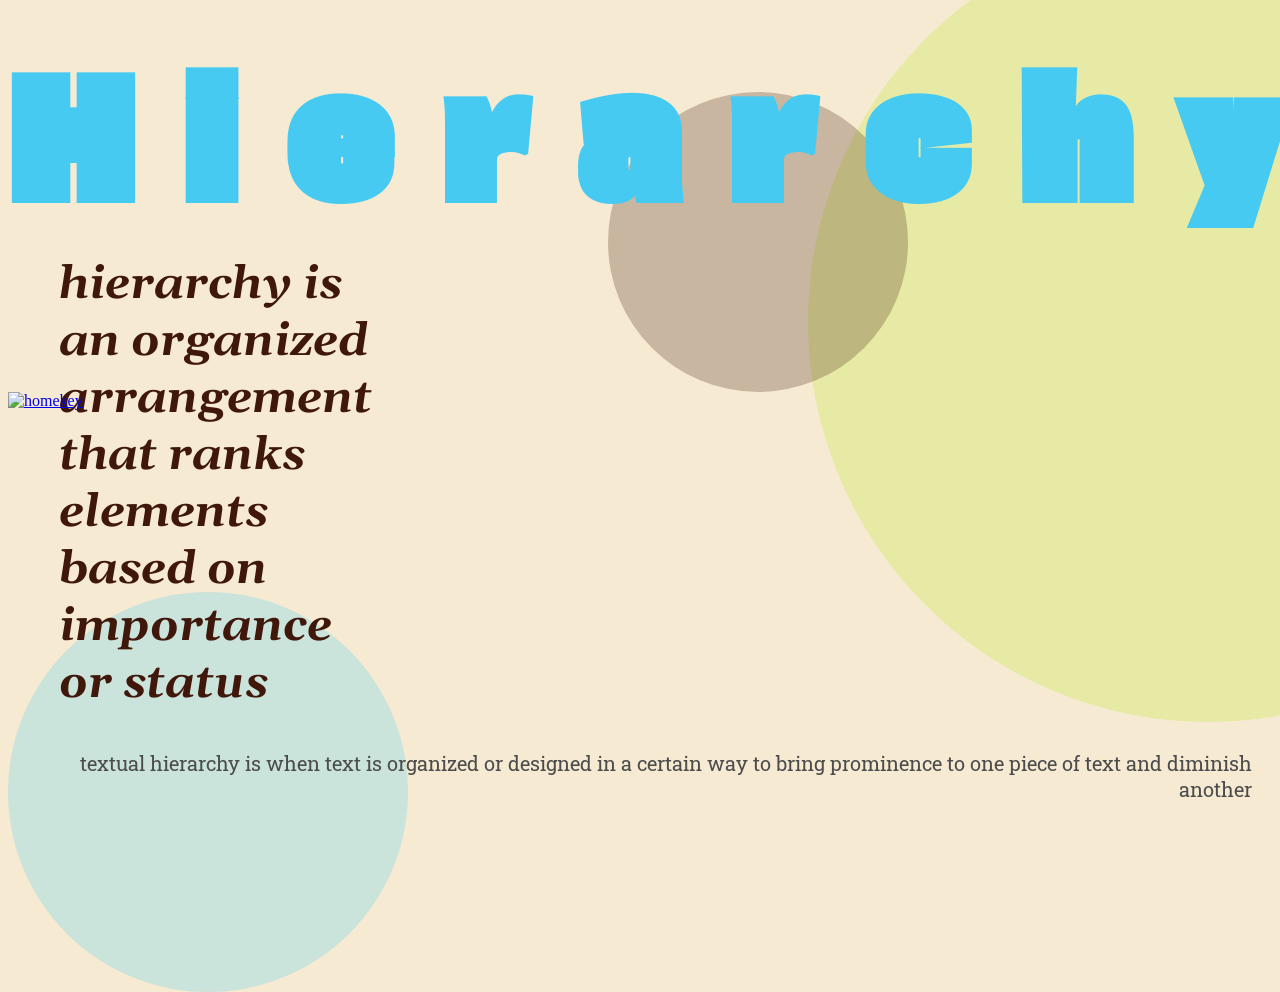
==== commit 1fe146d4: "Add files via upload layers project code" ====
--- a/index.html
+++ b/index.html
@@ -1,473 +1,50 @@
 <!DOCTYPE html>
 <html lang="en">
+
 <head>
-    <meta charset="UTF-8">
-    <meta name="viewport" content="width=device-width, initial-scale=1.0">
-    <title>Making Your Sign</title>
+    <title>Layers Project</title>
 
     <link rel="stylesheet" href="./styles.css">
+    <link rel="preconnect" href="https://fonts.googleapis.com">
+    <link rel="preconnect" href="https://fonts.gstatic.com" crossorigin>
+    <link href="https://fonts.googleapis.com/css2?family=Gasoek+One&display=swap" rel="stylesheet">
+
+    <link rel="preconnect" href="https://fonts.googleapis.com">
+    <link rel="preconnect" href="https://fonts.gstatic.com" crossorigin>
+    <link href="https://fonts.googleapis.com/css2?family=Gelasio:ital,wght@0,400..700;1,400..700&display=swap" rel="stylesheet">
 
     <link rel="preconnect" href="https://fonts.googleapis.com">
     <link rel="preconnect" href="https://fonts.gstatic.com" crossorigin>
     <link href="https://fonts.googleapis.com/css2?family=BBH+Sans+Hegarty&display=swap" rel="stylesheet">
 
     <link rel="preconnect" href="https://fonts.googleapis.com">
-    <link rel="preconnect" href="https://fonts.gstatic.com" crossorigin>
-    <link href="https://fonts.googleapis.com/css2?family=Roboto+Slab:wght@100..900&display=swap" rel="stylesheet">
+        <link rel="preconnect" href="https://fonts.gstatic.com" crossorigin>
+        <link href="https://fonts.googleapis.com/css2?family=Roboto+Slab:wght@100..900&display=swap" rel="stylesheet">
+
 
 </head>
+
 <body>
-   
-<h1>Make your own sign!</h1>
-<img id = door-sign-template src = "./assets/door-sign-2.png" alt="blank door sign">
-<div class="blank sign">
-        
-</div>
-
-<div class="letterpanelshow" id="first-selection">
-        <p>Select your first letter:</p>
-        <fieldset>
-            <label for="opt1"><img src="./assets/s-is.png"></label>
-            <input type="radio" id="opt1" name="first-selection" value="./assets/s-is.png" checked />
-
-            <label for="opt2"><img src="./assets/h-is.png"></label>
-            <input type="radio" id="opt2" name="first-selection" value="./assets/h-is.png" checked />
-
-            <label for="opt3"><img src="./assets/a-is.png"></label>
-            <input type="radio" id="opt3" name="first-selection" value="./assets/a-is.png" checked />
-
-            <label for="opt4"><img src="./assets/u-is.png"></label>
-            <input type="radio" id="opt4" name="first-selection" value="./assets/u-is.png" checked />
-
-            <label for="opt5"><img src="./assets/g-is.png"></label>
-            <input type="radio" id="opt5" name="first-selection" value="./assets/g-is.png" checked />
-
-            <label for="opt6"><img src="./assets/b-is.png"></label>
-            <input type="radio" id="opt6" name="first-selection" value="./assets/b-is.png" checked />
-
-            <label for="opt7"><img src="./assets/c-is.png"></label>
-            <input type="radio" id="opt7" name="first-selection" value="./assets/c-is.png" checked />
-
-            <label for="opt8"><img src="./assets/d-is.png"></label>
-            <input type="radio" id="opt8" name="first-selection" value="./assets/d-is.png" checked />
-
-            <label for="opt9"><img src="./assets/e-is.png"></label>
-            <input type="radio" id="opt9" name="first-selection" value="./assets/e-is.png" checked />
-
-            <label for="opt10"><img src="./assets/f-is.png"></label>
-            <input type="radio" id="opt10" name="first-selection" value="./assets/f-is.png" checked />
-
-            <label for="opt11"><img src="./assets/z-is.png"></label>
-            <input type="radio" id="opt11" name="first-selection" value="./assets/z-is.png" checked />
-
-            <label for="opt12"><img src="./assets/i-is.png"></label>
-            <input type="radio" id="opt12" name="first-selection" value="./assets/i-is.png" checked />
-
-            <label for="opt13"><img src="./assets/j-is.png"></label>
-            <input type="radio" id="opt13" name="first-selection" value="./assets/j-is.png" checked />
-
-            <label for="opt14"><img src="./assets/k-is.png"></label>
-            <input type="radio" id="opt14" name="first-selection" value="./assets/k-is.png" checked />
-
-            <label for="opt15"><img src="./assets/l-is.png"></label>
-            <input type="radio" id="opt15" name="first-selection" value="./assets/l-is.png" checked />
-
-            <label for="opt16"><img src="./assets/m-is.png"></label>
-            <input type="radio" id="opt16" name="first-selection" value="./assets/m-is.png" checked />
-            
-            <label for="opt17"><img src="./assets/n-is.png"></label>
-            <input type="radio" id="opt17" name="first-selection" value="./assets/n-is.png" checked />
-
-            <label for="opt18"><img src="./assets/o-is.png"></label>
-            <input type="radio" id="opt18" name="first-selection" value="./assets/o-is.png" checked />
-
-            <label for="opt19"><img src="./assets/p-is.png"></label>
-            <input type="radio" id="opt19" name="first-selection" value="./assets/p-is.png" checked />
-
-            <label for="opt20"><img src="./assets/q-is.png"></label>
-            <input type="radio" id="opt20" name="first-selection" value="./assets/q-is.png" checked />
-
-            <label for="opt21"><img src="./assets/r-is.png"></label>
-            <input type="radio" id="opt21" name="first-selection" value="./assets/r-is.png" checked />
-
-            <label for="opt22"><img src="./assets/t-is.png"></label>
-            <input type="radio" id="opt22" name="first-selection" value="./assets/t-is.png" checked />
-
-            <label for="opt23"><img src="./assets/v-is.png"></label>
-            <input type="radio" id="opt23" name="first-selection" value="./assets/v-is.png" checked />
-
-            <label for="opt24"><img src="./assets/w-is.png"></label>
-            <input type="radio" id="opt24" name="first-selection" value="./assets/w-is.png" checked />
-
-            <label for="opt25"><img src="./assets/x-is.png"></label>
-            <input type="radio" id="opt25" name="first-selection" value="./assets/x-is.png" checked />
-
-            <label for="opt26"><img src="./assets/y-is.png"></label>
-            <input type="radio" id="opt26" name="first-selection" value="./assets/y-is.png" checked />
-
-
-            <button id="first-letter-button">next</button>
-        </fieldset>
-
-       
+    <div class="gasoek">
+        <h1>Hierarchy</h1>
     </div>
 
-
-    
-    <div class="letterpanelhide" id="second-selection">
-        <p>Select your second letter:</p>
-         <fieldset>
-            <label for="opt1"><img src="./assets/s-is.png"></label>
-            <input type="radio" id="opt1" name="second-selection" value="./assets/s-is.png" checked />
-
-            <label for="opt2"><img src="./assets/h-is.png"></label>
-            <input type="radio" id="opt2" name="second-selection" value="./assets/h-is.png" checked />
-
-            <label for="opt3"><img src="./assets/a-is.png"></label>
-            <input type="radio" id="opt3" name="second-selection" value="./assets/a-is.png" checked />
-
-            <label for="opt4"><img src="./assets/u-is.png"></label>
-            <input type="radio" id="opt4" name="second-selection" value="./assets/u-is.png" checked />
-
-            <label for="opt5"><img src="./assets/g-is.png"></label>
-            <input type="radio" id="opt5" name="second-selection" value="./assets/g-is.png" checked />
-
-            <label for="opt6"><img src="./assets/b-is.png"></label>
-            <input type="radio" id="opt6" name="second-selection" value="./assets/b-is.png" checked />
-
-            <label for="opt7"><img src="./assets/c-is.png"></label>
-            <input type="radio" id="opt7" name="second-selection" value="./assets/c-is.png" checked />
-
-            <label for="opt8"><img src="./assets/d-is.png"></label>
-            <input type="radio" id="opt8" name="second-selection" value="./assets/d-is.png" checked />
-
-            <label for="opt9"><img src="./assets/e-is.png"></label>
-            <input type="radio" id="opt9" name="second-selection" value="./assets/e-is.png" checked />
-
-            <label for="opt10"><img src="./assets/f-is.png"></label>
-            <input type="radio" id="opt10" name="second-selection" value="./assets/f-is.png" checked />
-
-            <label for="opt11"><img src="./assets/z-is.png"></label>
-            <input type="radio" id="opt11" name="second-selection" value="./assets/z-is.png" checked />
-
-            <label for="opt12"><img src="./assets/i-is.png"></label>
-            <input type="radio" id="opt12" name="second-selection" value="./assets/i-is.png" checked />
-
-            <label for="opt13"><img src="./assets/j-is.png"></label>
-            <input type="radio" id="opt13" name="second-selection" value="./assets/j-is.png" checked />
-
-            <label for="opt14"><img src="./assets/k-is.png"></label>
-            <input type="radio" id="opt14" name="second-selection" value="./assets/k-is.png" checked />
-
-            <label for="opt15"><img src="./assets/l-is.png"></label>
-            <input type="radio" id="opt15" name="second-selection" value="./assets/l-is.png" checked />
-
-            <label for="opt16"><img src="./assets/m-is.png"></label>
-            <input type="radio" id="opt16" name="second-selection" value="./assets/m-is.png" checked />
-            
-            <label for="opt17"><img src="./assets/n-is.png"></label>
-            <input type="radio" id="opt17" name="second-selection" value="./assets/n-is.png" checked />
-
-            <label for="opt18"><img src="./assets/o-is.png"></label>
-            <input type="radio" id="opt18" name="second-selection" value="./assets/o-is.png" checked />
-
-            <label for="opt19"><img src="./assets/p-is.png"></label>
-            <input type="radio" id="opt19" name="second-selection" value="./assets/p-is.png" checked />
-
-            <label for="opt20"><img src="./assets/q-is.png"></label>
-            <input type="radio" id="opt20" name="second-selection" value="./assets/q-is.png" checked />
-
-            <label for="opt21"><img src="./assets/r-is.png"></label>
-            <input type="radio" id="opt21" name="second-selection" value="./assets/r-is.png" checked />
-
-            <label for="opt22"><img src="./assets/t-is.png"></label>
-            <input type="radio" id="opt22" name="second-selection" value="./assets/t-is.png" checked />
-
-            <label for="opt23"><img src="./assets/v-is.png"></label>
-            <input type="radio" id="opt23" name="second-selection" value="./assets/v-is.png" checked />
-
-            <label for="opt24"><img src="./assets/w-is.png"></label>
-            <input type="radio" id="opt24" name="second-selection" value="./assets/w-is.png" checked />
-
-            <label for="opt25"><img src="./assets/x-is.png"></label>
-            <input type="radio" id="opt25" name="second-selection" value="./assets/x-is.png" checked />
-
-            <label for="opt26"><img src="./assets/y-is.png"></label>
-            <input type="radio" id="opt26" name="second-selection" value="./assets/y-is.png" checked />
-        </fieldset>
-        <button id="second-letter-button">next</button>
+    <div class="gelasio">
+        <h2>hierarchy is an organized arrangement that ranks elements based on importance or status</h2>
     </div>
 
-
-
-     <div class="letterpanelhide" id="third-selection">
-        <p>Select your third letter:</p>
-         <fieldset>
-            <label for="opt1"><img src="./assets/s-is.png"></label>
-            <input type="radio" id="opt1" name="third-selection" value="./assets/s-is.png" checked />
-
-            <label for="opt2"><img src="./assets/h-is.png"></label>
-            <input type="radio" id="opt2" name="third-selection" value="./assets/h-is.png" checked />
-
-            <label for="opt3"><img src="./assets/a-is.png"></label>
-            <input type="radio" id="opt3" name="third-selection" value="./assets/a-is.png" checked />
-
-            <label for="opt4"><img src="./assets/u-is.png"></label>
-            <input type="radio" id="opt4" name="third-selection" value="./assets/u-is.png" checked />
-
-            <label for="opt5"><img src="./assets/g-is.png"></label>
-            <input type="radio" id="opt5" name="third-selection" value="./assets/g-is.png" checked />
-
-            <label for="opt6"><img src="./assets/b-is.png"></label>
-            <input type="radio" id="opt6" name="third-selection" value="./assets/b-is.png" checked />
-
-            <label for="opt7"><img src="./assets/c-is.png"></label>
-            <input type="radio" id="opt7" name="third-selection" value="./assets/c-is.png" checked />
-
-            <label for="opt8"><img src="./assets/d-is.png"></label>
-            <input type="radio" id="opt8" name="third-selection" value="./assets/d-is.png" checked />
-
-            <label for="opt9"><img src="./assets/e-is.png"></label>
-            <input type="radio" id="opt9" name="third-selection" value="./assets/e-is.png" checked />
-
-            <label for="opt10"><img src="./assets/f-is.png"></label>
-            <input type="radio" id="opt10" name="third-selection" value="./assets/f-is.png" checked />
-
-            <label for="opt11"><img src="./assets/z-is.png"></label>
-            <input type="radio" id="opt11" name="third-selection" value="./assets/z-is.png" checked />
-
-            <label for="opt12"><img src="./assets/i-is.png"></label>
-            <input type="radio" id="opt12" name="third-selection" value="./assets/i-is.png" checked />
-
-            <label for="opt13"><img src="./assets/j-is.png"></label>
-            <input type="radio" id="opt13" name="third-selection" value="./assets/j-is.png" checked />
-
-            <label for="opt14"><img src="./assets/k-is.png"></label>
-            <input type="radio" id="opt14" name="third-selection" value="./assets/k-is.png" checked />
-
-            <label for="opt15"><img src="./assets/l-is.png"></label>
-            <input type="radio" id="opt15" name="third-selection" value="./assets/l-is.png" checked />
-
-            <label for="opt16"><img src="./assets/m-is.png"></label>
-            <input type="radio" id="opt16" name="third-selection" value="./assets/m-is.png" checked />
-            
-            <label for="opt17"><img src="./assets/n-is.png"></label>
-            <input type="radio" id="opt17" name="third-selection" value="./assets/n-is.png" checked />
-
-            <label for="opt18"><img src="./assets/o-is.png"></label>
-            <input type="radio" id="opt18" name="third-selection" value="./assets/o-is.png" checked />
-
-            <label for="opt19"><img src="./assets/p-is.png"></label>
-            <input type="radio" id="opt19" name="third-selection" value="./assets/p-is.png" checked />
-
-            <label for="opt20"><img src="./assets/q-is.png"></label>
-            <input type="radio" id="opt20" name="third-selection" value="./assets/q-is.png" checked />
-
-            <label for="opt21"><img src="./assets/r-is.png"></label>
-            <input type="radio" id="opt21" name="third-selection" value="./assets/r-is.png" checked />
-
-            <label for="opt22"><img src="./assets/t-is.png"></label>
-            <input type="radio" id="opt22" name="third-selection" value="./assets/t-is.png" checked />
-
-            <label for="opt23"><img src="./assets/v-is.png"></label>
-            <input type="radio" id="opt23" name="third-selection" value="./assets/v-is.png" checked />
-
-            <label for="opt24"><img src="./assets/w-is.png"></label>
-            <input type="radio" id="opt24" name="third-selection" value="./assets/w-is.png" checked />
-
-            <label for="opt25"><img src="./assets/x-is.png"></label>
-            <input type="radio" id="opt25" name="third-selection" value="./assets/x-is.png" checked />
-
-            <label for="opt26"><img src="./assets/y-is.png"></label>
-            <input type="radio" id="opt26" name="third-selection" value="./assets/y-is.png" checked />
-        </fieldset>
-        <button id="third-letter-button">next</button>
+    <div id="bodytext">
+        <p>textual hierarchy is when text is organized or designed in a certain way to bring prominence to one piece of
+            text and diminish another</p>
     </div>
 
-    <div class="letterpanelhide" id="fourth-selection">
-        <p>Select your fourth letter:</p>
-         <fieldset>
-            <label for="opt1"><img src="./assets/s-is.png"></label>
-            <input type="radio" id="opt1" name="fourth-selection" value="./assets/s-is.png" checked />
+    <div class="circleorange"></div>
 
-            <label for="opt2"><img src="./assets/h-is.png"></label>
-            <input type="radio" id="opt2" name="fourth-selection" value="./assets/h-is.png" checked />
+    <div class="circleblue"></div>
 
-            <label for="opt3"><img src="./assets/a-is.png"></label>
-            <input type="radio" id="opt3" name="fourth-selection" value="./assets/a-is.png" checked />
+    <div class="smallcircleorange"></div>
 
-            <label for="opt4"><img src="./assets/u-is.png"></label>
-            <input type="radio" id="opt4" name="fourth-selection" value="./assets/u-is.png" checked />
+    <a href="../index.html"><img src="../assets/home-key.png" alt="homekey" style="width:60px"> </a>
+</body>
 
-             <label for="opt5"><img src="./assets/g-is.png"></label>
-            <input type="radio" id="opt5" name="fourth-selection" value="./assets/g-is.png" checked />
-
-            <label for="opt6"><img src="./assets/b-is.png"></label>
-            <input type="radio" id="opt6" name="fourth-selection" value="./assets/b-is.png" checked />
-
-            <label for="opt7"><img src="./assets/c-is.png"></label>
-            <input type="radio" id="opt7" name="fourth-selection" value="./assets/c-is.png" checked />
-
-            <label for="opt8"><img src="./assets/d-is.png"></label>
-            <input type="radio" id="opt8" name="fourth-selection" value="./assets/d-is.png" checked />
-
-            <label for="opt9"><img src="./assets/e-is.png"></label>
-            <input type="radio" id="opt9" name="fourth-selection" value="./assets/e-is.png" checked />
-
-            <label for="opt10"><img src="./assets/f-is.png"></label>
-            <input type="radio" id="opt10" name="fourth-selection" value="./assets/f-is.png" checked />
-
-            <label for="opt11"><img src="./assets/z-is.png"></label>
-            <input type="radio" id="opt11" name="fourth-selection" value="./assets/z-is.png" checked />
-
-            <label for="opt12"><img src="./assets/i-is.png"></label>
-            <input type="radio" id="opt12" name="fourth-selection" value="./assets/i-is.png" checked />
-
-            <label for="opt13"><img src="./assets/j-is.png"></label>
-            <input type="radio" id="opt13" name="fourth-selection" value="./assets/j-is.png" checked />
-
-            <label for="opt14"><img src="./assets/k-is.png"></label>
-            <input type="radio" id="opt14" name="fourth-selection" value="./assets/k-is.png" checked />
-
-            <label for="opt15"><img src="./assets/l-is.png"></label>
-            <input type="radio" id="opt15" name="fourth-selection" value="./assets/l-is.png" checked />
-
-            <label for="opt16"><img src="./assets/m-is.png"></label>
-            <input type="radio" id="opt16" name="fourth-selection" value="./assets/m-is.png" checked />
-            
-            <label for="opt17"><img src="./assets/n-is.png"></label>
-            <input type="radio" id="opt17" name="fourth-selection" value="./assets/n-is.png" checked />
-
-            <label for="opt18"><img src="./assets/o-is.png"></label>
-            <input type="radio" id="opt18" name="fourth-selection" value="./assets/o-is.png" checked />
-
-            <label for="opt19"><img src="./assets/p-is.png"></label>
-            <input type="radio" id="opt19" name="fourth-selection" value="./assets/p-is.png" checked />
-
-            <label for="opt20"><img src="./assets/q-is.png"></label>
-            <input type="radio" id="opt20" name="fourth-selection" value="./assets/q-is.png" checked />
-
-            <label for="opt21"><img src="./assets/r-is.png"></label>
-            <input type="radio" id="opt21" name="fourth-selection" value="./assets/r-is.png" checked />
-
-            <label for="opt22"><img src="./assets/t-is.png"></label>
-            <input type="radio" id="opt22" name="fourth-selection" value="./assets/t-is.png" checked />
-
-            <label for="opt23"><img src="./assets/v-is.png"></label>
-            <input type="radio" id="opt23" name="fourth-selection" value="./assets/v-is.png" checked />
-
-            <label for="opt24"><img src="./assets/w-is.png"></label>
-            <input type="radio" id="opt24" name="fourth-selection" value="./assets/w-is.png" checked />
-
-            <label for="opt25"><img src="./assets/x-is.png"></label>
-            <input type="radio" id="opt25" name="fourth-selection" value="./assets/x-is.png" checked />
-
-            <label for="opt26"><img src="./assets/y-is.png"></label>
-            <input type="radio" id="opt26" name="fourth-selection" value="./assets/y-is.png" checked />
-        </fieldset>
-        <button id="fourth-letter-button">next</button>
-    </div>
-
-
-<div class="letterpanelhide" id="fifth-selection">
-        <p>Select your fifth letter:</p>
-         <fieldset>
-            <label for="opt1"><img src="./assets/s-is.png"></label>
-            <input type="radio" id="opt1" name="fifth-selection" value="./assets/s-is.png" checked />
-
-            <label for="opt2"><img src="./assets/h-is.png"></label>
-            <input type="radio" id="opt2" name="fifth-selection" value="./assets/h-is.png" checked />
-
-            <label for="opt3"><img src="./assets/a-is.png"></label>
-            <input type="radio" id="opt3" name="fifth-selection" value="./assets/a-is.png" checked />
-
-            <label for="opt4"><img src="./assets/u-is.png"></label>
-            <input type="radio" id="opt4" name="fifth-selection" value="./assets/u-is.png" checked />
-
-            <label for="opt5"><img src="./assets/g-is.png"></label>
-            <input type="radio" id="opt5" name="fifth-selection" value="./assets/g-is.png" checked />
-
-            <label for="opt6"><img src="./assets/b-is.png"></label>
-            <input type="radio" id="opt6" name="fifth-selection" value="./assets/b-is.png" checked />
-
-            <label for="opt7"><img src="./assets/c-is.png"></label>
-            <input type="radio" id="opt7" name="fifth-selection" value="./assets/c-is.png" checked />
-
-            <label for="opt8"><img src="./assets/d-is.png"></label>
-            <input type="radio" id="opt8" name="fifth-selection" value="./assets/d-is.png" checked />
-
-            <label for="opt9"><img src="./assets/e-is.png"></label>
-            <input type="radio" id="opt9" name="fifth-selection" value="./assets/e-is.png" checked />
-
-            <label for="opt10"><img src="./assets/f-is.png"></label>
-            <input type="radio" id="opt10" name="fifth-selection" value="./assets/f-is.png" checked />
-
-            <label for="opt11"><img src="./assets/z-is.png"></label>
-            <input type="radio" id="opt11" name="fifth-selection" value="./assets/z-is.png" checked />
-
-            <label for="opt12"><img src="./assets/i-is.png"></label>
-            <input type="radio" id="opt12" name="fifth-selection" value="./assets/i-is.png" checked />
-
-            <label for="opt13"><img src="./assets/j-is.png"></label>
-            <input type="radio" id="opt13" name="fifth-selection" value="./assets/j-is.png" checked />
-
-            <label for="opt14"><img src="./assets/k-is.png"></label>
-            <input type="radio" id="opt14" name="fifth-selection" value="./assets/k-is.png" checked />
-
-            <label for="opt15"><img src="./assets/l-is.png"></label>
-            <input type="radio" id="opt15" name="fifth-selection" value="./assets/l-is.png" checked />
-
-            <label for="opt16"><img src="./assets/m-is.png"></label>
-            <input type="radio" id="opt16" name="fifth-selection" value="./assets/m-is.png" checked />
-            
-            <label for="opt17"><img src="./assets/n-is.png"></label>
-            <input type="radio" id="opt17" name="fifth-selection" value="./assets/n-is.png" checked />
-
-            <label for="opt18"><img src="./assets/o-is.png"></label>
-            <input type="radio" id="opt18" name="fifth-selection" value="./assets/o-is.png" checked />
-
-            <label for="opt19"><img src="./assets/p-is.png"></label>
-            <input type="radio" id="opt19" name="fifth-selection" value="./assets/p-is.png" checked />
-
-            <label for="opt20"><img src="./assets/q-is.png"></label>
-            <input type="radio" id="opt20" name="fifth-selection" value="./assets/q-is.png" checked />
-
-            <label for="opt21"><img src="./assets/r-is.png"></label>
-            <input type="radio" id="opt21" name="fifth-selection" value="./assets/r-is.png" checked />
-
-            <label for="opt22"><img src="./assets/t-is.png"></label>
-            <input type="radio" id="opt22" name="fifth-selection" value="./assets/t-is.png" checked />
-
-            <label for="opt23"><img src="./assets/v-is.png"></label>
-            <input type="radio" id="opt23" name="fifth-selection" value="./assets/v-is.png" checked />
-
-            <label for="opt24"><img src="./assets/w-is.png"></label>
-            <input type="radio" id="opt24" name="fifth-selection" value="./assets/w-is.png" checked />
-
-            <label for="opt25"><img src="./assets/x-is.png"></label>
-            <input type="radio" id="opt25" name="fifth-selection" value="./assets/x-is.png" checked />
-
-            <label for="opt26"><img src="./assets/y-is.png"></label>
-            <input type="radio" id="opt26" name="fifth-selection" value="./assets/y-is.png" checked />
-        </fieldset>
-        <button id="fifth-letter-button">next</button>
-    </div>
-
-
-
-     <div class="letter panel hide" id="decorated-sign">
-        <div id="sign-collage">
-            <img id="ul">
-            <img id="sl">
-            <img id="hl">
-            <img id="al">
-            <img id="gl">
-        </div>
-        <button id="back-button">start over</button>
-    </div>
-
-<a href="../index.html"><img id="home-key" src="../assets/home-key.png" alt="homekey" style="width:60px"> </a>
-
-    <script src="./main.js"></script>
-</body>
 </html>
--- a/styles.css
+++ b/styles.css
@@ -1,125 +1,68 @@
-body {
-    background-color: #FFEDD6;
-    background-image: url('notebookpaper.jpg');
-    background-size: cover;
+.gasoek{
+    font-family: "Gasoek One", sans-serif;
+    text-align:center;
+    font-size:80px;
+    color:#46CAF2;
+    margin-top:-90px;
+    letter-spacing:50px;
 }
 
-.kerningline{
-    float:bottom;
-    margin-left:50px;
-    margin-top:-400px;
+.gelasio{
+    font-family:Gelasio;
+    text-align:left;
+    font-size:30px;
+    color:#40180B;
+    width:25vw;
+    margin-left:4vw;
+    margin-top:-100px;
+    font-style:italic;
 }
 
-p{
-    font-size:120px;
-    color:#9E0A1B;
-    font-family:fantasy;
+#bodytext{
+    text-align:right;
+    font-family: "Roboto Slab", serif;
+    font-size:20px;
+    color:#4C4C4C;
+    margin-right:20px;
 }
 
-a, a:visited{
-    color:#9E0A1B
+body{
+    background-color:#F6EBD2;
 }
 
-.kern-a{
-    letter-spacing: 0.5em;
-    font-family:Cambria, Cochin, Georgia, Times, 'Times New Roman', serif;
-    margin:100px;
+.circleorange{ /*this code to make circles comes from w3schools*/
+    width:800px;
+    height:800px;
+    background-color:#B4E61E;
+    border-radius:50%;
+    margin-left:800px;
+    margin-top:-900px;
+    opacity:25%;
+    position:relative;
+    z-index:-1;
 }
 
-a{
-    text-decoration: none;
+.circleblue{
+    width:400px;
+    height:400px;
+    background-color:#46CAF2;
+    border-radius:50%;
+    margin-top:-130px;
+    margin-right:-900px;
+    opacity:25%;
+    position:relative;
+    z-index:-1;
 }
 
-.second{
-    color:blue;
-    background: white;
-    margin: 50px;
-    padding: 20px;
-    border: 5px solid blue;
-    border-radius: 25px;
-}
-
-a:hover{
-    color:black;
-}
-
-.crafts{
-    margin: 260px;
-    margin-left: 1000px;;
-}
-
-.beauty{
-    margin: 385px;
-    margin-left: 1000px;
-}
-
-.topleftthe{
-    color:black;
-    margin:-55px;
-    margin-left:300px;
-}
-
-.poetry{
-    margin:-400px;
-    margin-left:1000px;
-}
-
-.poetrycolor{
-    color:black;
-    text-decoration:bold;
-}
-
-.leftof{
-    color:black;
-    margin:400px;
-    margin-right:400px;
-}
-
-.white{
-    color:black;
-    margin:-900px;
-    margin-left:1000px;
-}
-
-.space{
-    color:black;
-    margin: 675px;
+.smallcircleorange{
+    width:300px;
+    height:300px;
+    background-color:#40180B;
+    border-radius:50%;
+    margin-top:-900px;
+    margin-left:600px;
+    opacity:25%;
+    position:relative;
+    z-index:-1;
     text-align:center;
-}
-
-.ink{
-    margin-left:400px;
-    margin-top:200px;
-    color:black;
-}
-
-.penimg{
-    float:right;
-    width:900px;
-    margin-top:-600px;
-}
-
-.and{
-    text-align:center;
-    margin-top:200px;
-}
-
-.paper{
-    margin-left:900px;
-    margin-top:200px;
-}
-
-.paperimg{
-    float:right;
-    margin-right:150px;
-    margin-top:-650px;
-}
-
-.play{
-    margin-left:1000px;
-    margin-top:500px;
-}
-
-.black-cursive{
-    color:black;
 }
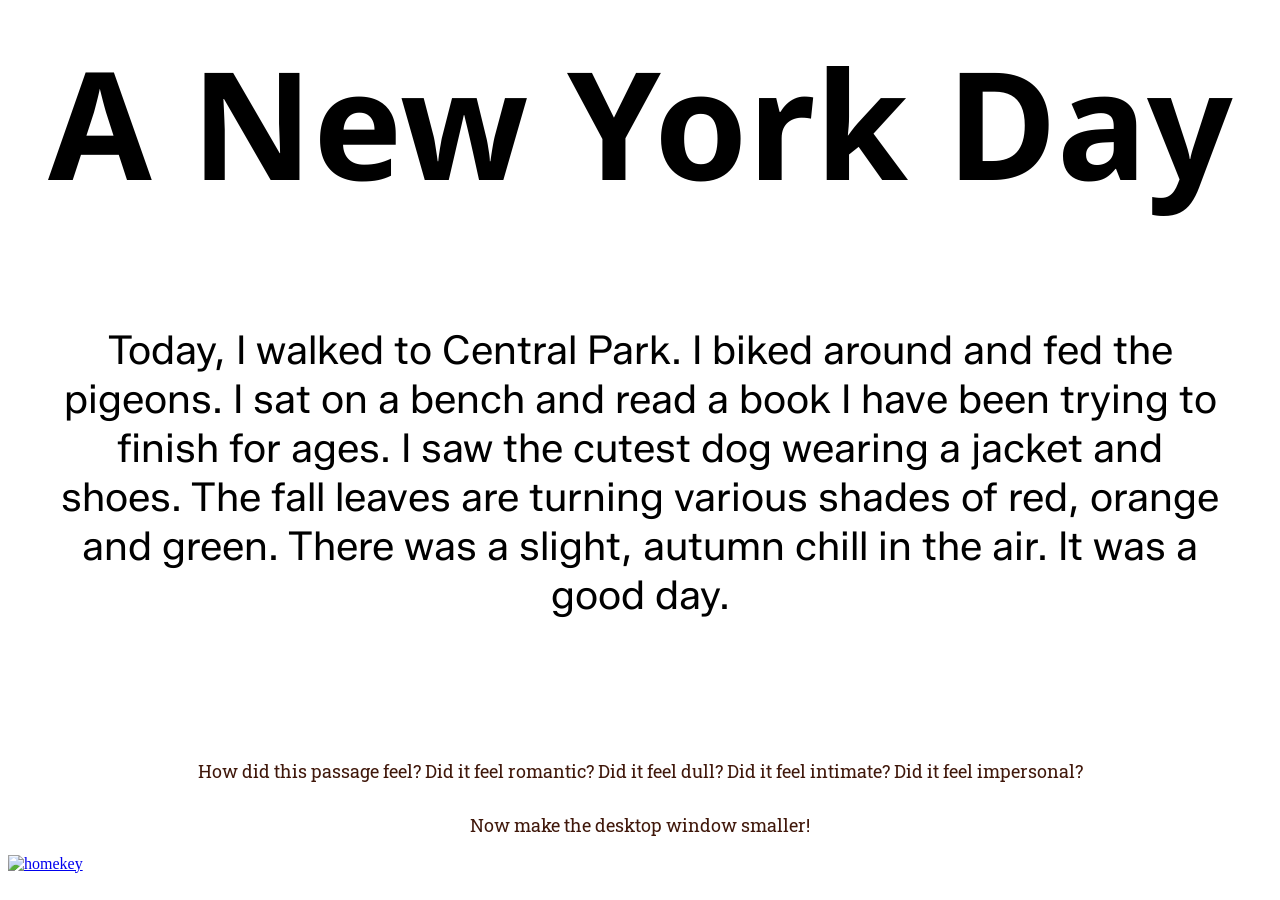
==== commit aa82f6ca: "Add files via upload shifting perspectives code" ====
--- a/index.html
+++ b/index.html
@@ -2,49 +2,55 @@
 <html lang="en">
 
 <head>
-    <title>Layers Project</title>
+    <title>Shifting Perspectives</title>
 
     <link rel="stylesheet" href="./styles.css">
-    <link rel="preconnect" href="https://fonts.googleapis.com">
-    <link rel="preconnect" href="https://fonts.gstatic.com" crossorigin>
-    <link href="https://fonts.googleapis.com/css2?family=Gasoek+One&display=swap" rel="stylesheet">
 
     <link rel="preconnect" href="https://fonts.googleapis.com">
     <link rel="preconnect" href="https://fonts.gstatic.com" crossorigin>
-    <link href="https://fonts.googleapis.com/css2?family=Gelasio:ital,wght@0,400..700;1,400..700&display=swap" rel="stylesheet">
+    <link href="https://fonts.googleapis.com/css2?family=Noto+Sans:ital,wght@0,100..900;1,100..900&display=swap" rel="stylesheet">
 
     <link rel="preconnect" href="https://fonts.googleapis.com">
     <link rel="preconnect" href="https://fonts.gstatic.com" crossorigin>
-    <link href="https://fonts.googleapis.com/css2?family=BBH+Sans+Hegarty&display=swap" rel="stylesheet">
+    <link href="https://fonts.googleapis.com/css2?family=Zalando+Sans:ital,wght@0,200..900;1,200..900&display=swap" rel="stylesheet">
 
     <link rel="preconnect" href="https://fonts.googleapis.com">
-        <link rel="preconnect" href="https://fonts.gstatic.com" crossorigin>
-        <link href="https://fonts.googleapis.com/css2?family=Roboto+Slab:wght@100..900&display=swap" rel="stylesheet">
+    <link rel="preconnect" href="https://fonts.gstatic.com" crossorigin>
+    <link href="https://fonts.googleapis.com/css2?family=Pinyon+Script&display=swap" rel="stylesheet">
 
-
+     <link rel="preconnect" href="https://fonts.googleapis.com">
+    <link rel="preconnect" href="https://fonts.gstatic.com" crossorigin>
+    <link href="https://fonts.googleapis.com/css2?family=Roboto+Slab:wght@100..900&display=swap" rel="stylesheet">
 </head>
 
 <body>
-    <div class="gasoek">
-        <h1>Hierarchy</h1>
+    <div class="desktop">
+        <h1 id="notosans">A New York Day</h1>
+
+        <p id="zalando">Today, I walked to Central Park. I biked around and fed the pigeons. I sat on a bench and read a book I have been trying to finish for ages. I saw the cutest dog wearing a jacket and shoes. The fall leaves are turning various shades of red, orange and green. There was a slight, autumn chill in the air. It was a good day.</p>
+
+        <p class="questions">How did this passage feel? Did it feel romantic? Did it feel dull? Did it feel intimate? Did it feel impersonal?</p>
+
+        <p class="question-2">Now make the desktop window smaller!</p>
+
+        <a href="../index.html"><img src="../assets/home-key.png" alt="homekey" style="width:60px"> </a>
     </div>
 
-    <div class="gelasio">
-        <h2>hierarchy is an organized arrangement that ranks elements based on importance or status</h2>
+    <div class="mobile">
+        <h1 id="pinyontitle">A New York Day</h1>
+
+        <p id="pinyonbody">Today, I walked to Central Park. I biked around and fed the pigeons. I sat on a bench and read a book I have been trying to finish for ages. I saw the cutest dog wearing a jacket and shoes. The fall leaves are turning various shades of red, orange and green. There was a slight, autumn chill in the air. It was a good day.</p>
+
+        <p class="questions">How did this passage feel? Did it feel romantic? Did it feel dull? Did it feel intimate? Did it feel impersonal?</p>
+        
+        <p class="question-2">Now make the mobile window larger!</p>
+
+        <a href="../index.html"><img src="../assets/home-key.png" alt="homekey" style="width:60px"> </a>
     </div>
-
-    <div id="bodytext">
-        <p>textual hierarchy is when text is organized or designed in a certain way to bring prominence to one piece of
-            text and diminish another</p>
-    </div>
-
-    <div class="circleorange"></div>
-
-    <div class="circleblue"></div>
-
-    <div class="smallcircleorange"></div>
-
-    <a href="../index.html"><img src="../assets/home-key.png" alt="homekey" style="width:60px"> </a>
 </body>
 
+
+
+
+
 </html>
--- a/styles.css
+++ b/styles.css
@@ -1,68 +1,72 @@
-.gasoek{
-    font-family: "Gasoek One", sans-serif;
+#notosans{
+    font-family: "Noto Sans", sans-serif;
+    font-size:150px;
     text-align:center;
-    font-size:80px;
-    color:#46CAF2;
-    margin-top:-90px;
-    letter-spacing:50px;
+    margin-top:20px;
 }
 
-.gelasio{
-    font-family:Gelasio;
-    text-align:left;
-    font-size:30px;
-    color:#40180B;
-    width:25vw;
-    margin-left:4vw;
-    margin-top:-100px;
-    font-style:italic;
+
+
+#zalando{
+    font-family: "Zalando Sans", sans-serif;
+    font-size:40px;
+    text-align:center;
+    margin-top:10px;
+    padding-left:50px;
+    padding-right:50px;
 }
 
-#bodytext{
-    text-align:right;
+.questions{
+    font-size:18px;
+    margin-top:25px;
+    text-align:center;
+    color:#40180B;
+    margin-top:140px;
     font-family: "Roboto Slab", serif;
-    font-size:20px;
-    color:#4C4C4C;
-    margin-right:20px;
+
 }
 
-body{
-    background-color:#F6EBD2;
+.question-2{
+    font-size:18px;
+    margin-top:30px;
+    text-align:center;
+    color:#40180B;
+    font-family: "Roboto Slab", serif;
+
 }
 
-.circleorange{ /*this code to make circles comes from w3schools*/
-    width:800px;
-    height:800px;
-    background-color:#B4E61E;
-    border-radius:50%;
-    margin-left:800px;
-    margin-top:-900px;
-    opacity:25%;
-    position:relative;
-    z-index:-1;
+
+
+
+ .desktop{
+        display: inline;
+    }
+
+    .mobile{
+        display:none;
+    }
+
+@media (max-width:760px){
+
+
+    .mobile{
+        display: inline;
+    }
+
+    .desktop{
+        display:none;
+    }
+
+#pinyontitle{
+    font-family: "Pinyon Script", cursive;
+    font-size: 80px;
+    text-align: left;
+}
+    
 }
 
-.circleblue{
-    width:400px;
-    height:400px;
-    background-color:#46CAF2;
-    border-radius:50%;
-    margin-top:-130px;
-    margin-right:-900px;
-    opacity:25%;
-    position:relative;
-    z-index:-1;
-}
-
-.smallcircleorange{
-    width:300px;
-    height:300px;
-    background-color:#40180B;
-    border-radius:50%;
-    margin-top:-900px;
-    margin-left:600px;
-    opacity:25%;
-    position:relative;
-    z-index:-1;
-    text-align:center;
+#pinyonbody{
+    font-family: "Pinyon Script", cursive;
+    font-size:30px;
+    text-align:left;
 }
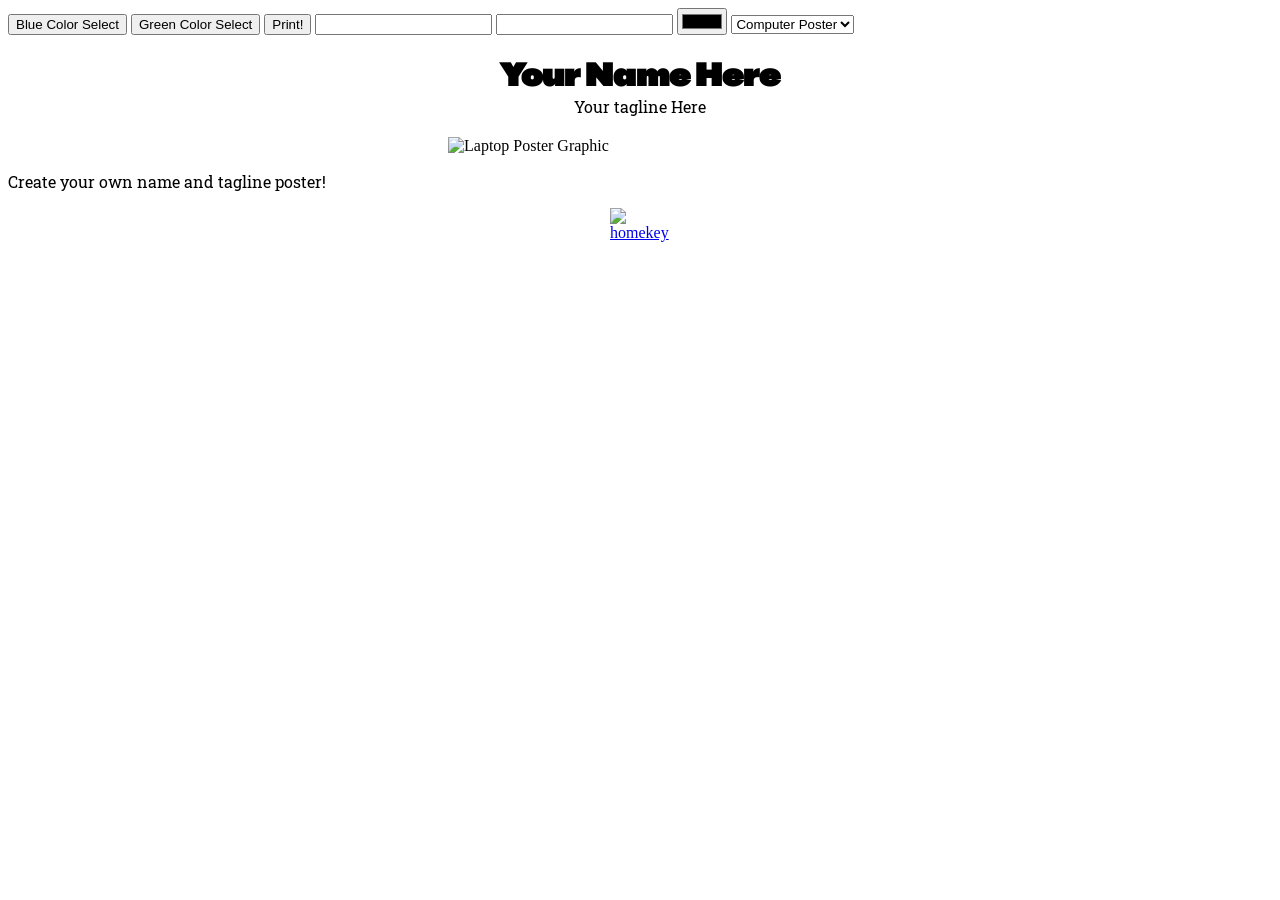
==== commit d72866e6: "Add files via upload web to print code" ====
--- a/index.html
+++ b/index.html
@@ -2,55 +2,74 @@
 <html lang="en">
 
 <head>
-    <title>Shifting Perspectives</title>
+    <meta charset="UTF-8">
+    <meta name="viewport" content="width=device-width, initial-scale=1.0">
+    <title>Document</title>
+    <title>Web-To-Print</title>
+    <link rel="stylesheet" href="./styles.css">
 
-    <link rel="stylesheet" href="./styles.css">
+
+     <link rel="preconnect" href="https://fonts.googleapis.com">
+    <link rel="preconnect" href="https://fonts.gstatic.com" crossorigin>
+    <link href="https://fonts.googleapis.com/css2?family=BBH+Sans+Hegarty&display=swap" rel="stylesheet">
 
     <link rel="preconnect" href="https://fonts.googleapis.com">
     <link rel="preconnect" href="https://fonts.gstatic.com" crossorigin>
-    <link href="https://fonts.googleapis.com/css2?family=Noto+Sans:ital,wght@0,100..900;1,100..900&display=swap" rel="stylesheet">
+    <link href="https://fonts.googleapis.com/css2?family=Roboto+Slab:wght@100..900&display=swap" rel="stylesheet">
 
     <link rel="preconnect" href="https://fonts.googleapis.com">
     <link rel="preconnect" href="https://fonts.gstatic.com" crossorigin>
-    <link href="https://fonts.googleapis.com/css2?family=Zalando+Sans:ital,wght@0,200..900;1,200..900&display=swap" rel="stylesheet">
-
-    <link rel="preconnect" href="https://fonts.googleapis.com">
-    <link rel="preconnect" href="https://fonts.gstatic.com" crossorigin>
-    <link href="https://fonts.googleapis.com/css2?family=Pinyon+Script&display=swap" rel="stylesheet">
-
-     <link rel="preconnect" href="https://fonts.googleapis.com">
-    <link rel="preconnect" href="https://fonts.gstatic.com" crossorigin>
-    <link href="https://fonts.googleapis.com/css2?family=Roboto+Slab:wght@100..900&display=swap" rel="stylesheet">
+    <link href="https://fonts.googleapis.com/css2?family=Gasoek+One&display=swap" rel="stylesheet">
 </head>
 
 <body>
-    <div class="desktop">
-        <h1 id="notosans">A New York Day</h1>
 
-        <p id="zalando">Today, I walked to Central Park. I biked around and fed the pigeons. I sat on a bench and read a book I have been trying to finish for ages. I saw the cutest dog wearing a jacket and shoes. The fall leaves are turning various shades of red, orange and green. There was a slight, autumn chill in the air. It was a good day.</p>
+    
+<div id="poster">
 
-        <p class="questions">How did this passage feel? Did it feel romantic? Did it feel dull? Did it feel intimate? Did it feel impersonal?</p>
+    <div id="settings">
 
-        <p class="question-2">Now make the desktop window smaller!</p>
+        <button id="pink-mode">Blue Color Select</button>
+        <button id="green-mode">Green Color Select</button>
+        <button id="download">Print!</button>
+        <input id="name-text" type="text"/>
+        <input id="tagline-text" type="text"/>
+        <input id="color" type="color" />
 
-        <a href="../index.html"><img src="../assets/home-key.png" alt="homekey" style="width:60px"> </a>
+            
+        <select class="dropdown" id="desktop">
+            <option value="./assets/web-laptop-graphic.png">Computer Poster</option>
+        </select>
+        
+        <select class="dropdown" id="mobile">
+            <option value="./assets/phone-graphic.png">Phone Poster</option>
+        </select>
+           
+        
     </div>
 
-    <div class="mobile">
-        <h1 id="pinyontitle">A New York Day</h1>
 
-        <p id="pinyonbody">Today, I walked to Central Park. I biked around and fed the pigeons. I sat on a bench and read a book I have been trying to finish for ages. I saw the cutest dog wearing a jacket and shoes. The fall leaves are turning various shades of red, orange and green. There was a slight, autumn chill in the air. It was a good day.</p>
+    <!-- <label for="font">Name Title Font</label>
+    <select id="font-mode">
+        <option value="BBH Sans Hegarty">Select a Font</option>
+        <option value="BBH Sans Hegarty">BBH Sans Hegarty</option>
+        <option class="Gasoek-One">Gasoek One</option>
+    </select> -->
 
-        <p class="questions">How did this passage feel? Did it feel romantic? Did it feel dull? Did it feel intimate? Did it feel impersonal?</p>
-        
-        <p class="question-2">Now make the mobile window larger!</p>
+    <h1 id="title">Your Name Here</h1>
+     <p id="tagline">Your tagline Here</p>
 
-        <a href="../index.html"><img src="../assets/home-key.png" alt="homekey" style="width:60px"> </a>
-    </div>
+
+    <img id="cellphone" src="./assets/phone-graphic.png" alt="Phone Poster Graphic">
+    <img id="laptop" src="./assets/web-laptop-graphic.png" alt="Laptop Poster Graphic">
+
+    <p id="instructions">Create your own name and tagline poster!</p>
+
+    <a id="home-key" href="../index.html"><img src="../assets/home-key.png" alt="homekey" style="width:60px"> </a>
+</div>
+
+    
+    <script src="./main.js"></script>
 </body>
 
-
-
-
-
 </html>
--- a/styles.css
+++ b/styles.css
@@ -1,72 +1,85 @@
-#notosans{
-    font-family: "Noto Sans", sans-serif;
-    font-size:150px;
-    text-align:center;
-    margin-top:20px;
+body.switch-mode{
+    background-color: #46CAF2;
+    color: #000000;
+}
+
+body.green-switch-mode{
+    background-color: #B4E61E;
+    color: #40180B;
+}
+img{
+    width:30vw;
+    align-content:center;
+    display: block;
+    margin-left: auto;
+    margin-right: auto;
 }
 
 
-
-#zalando{
-    font-family: "Zalando Sans", sans-serif;
-    font-size:40px;
+#title{
+    font-family: "BBH Sans Hegarty", sans-serif;
     text-align:center;
-    margin-top:10px;
-    padding-left:50px;
-    padding-right:50px;
 }
 
-.questions{
-    font-size:18px;
-    margin-top:25px;
+#tagline{
+    font-family: "Roboto Slab", serif;
     text-align:center;
-    color:#40180B;
-    margin-top:140px;
-    font-family: "Roboto Slab", serif;
-
+    margin-top:-20px;
+    margin-bottom:20px;
 }
 
-.question-2{
-    font-size:18px;
-    margin-top:30px;
-    text-align:center;
-    color:#40180B;
-    font-family: "Roboto Slab", serif;
-
+.Gasoek-One {
+  font-family: "Gasoek One", sans-serif;
+  font-weight: 400;
+  font-style: normal;
 }
 
 
+#instructions{
+    font-family: "Roboto Slab", serif;
+}
 
+@media print{
+    #settings{
+        display: none;
+    }
 
- .desktop{
+    #instructions{
+        display: none;
+    }
+
+    #poster{
+         print-color-adjust: exact;
+    }
+
+    #home-key{
+        display: none;
+    }
+   
+}
+
+#mobile{
+    display:none;
+
+}
+#cellphone{
+    display:none;
+}
+
+@media (max-width:760px) {
+#mobile{
         display: inline;
     }
 
-    .mobile{
+#desktop{
         display:none;
     }
 
-@media (max-width:760px){
-
-
-    .mobile{
-        display: inline;
-    }
-
-    .desktop{
-        display:none;
-    }
-
-#pinyontitle{
-    font-family: "Pinyon Script", cursive;
-    font-size: 80px;
-    text-align: left;
-}
-    
+#laptop{
+        display: none;
 }
 
-#pinyonbody{
-    font-family: "Pinyon Script", cursive;
-    font-size:30px;
-    text-align:left;
+#cellphone{
+    display:inline;
+}
 }
